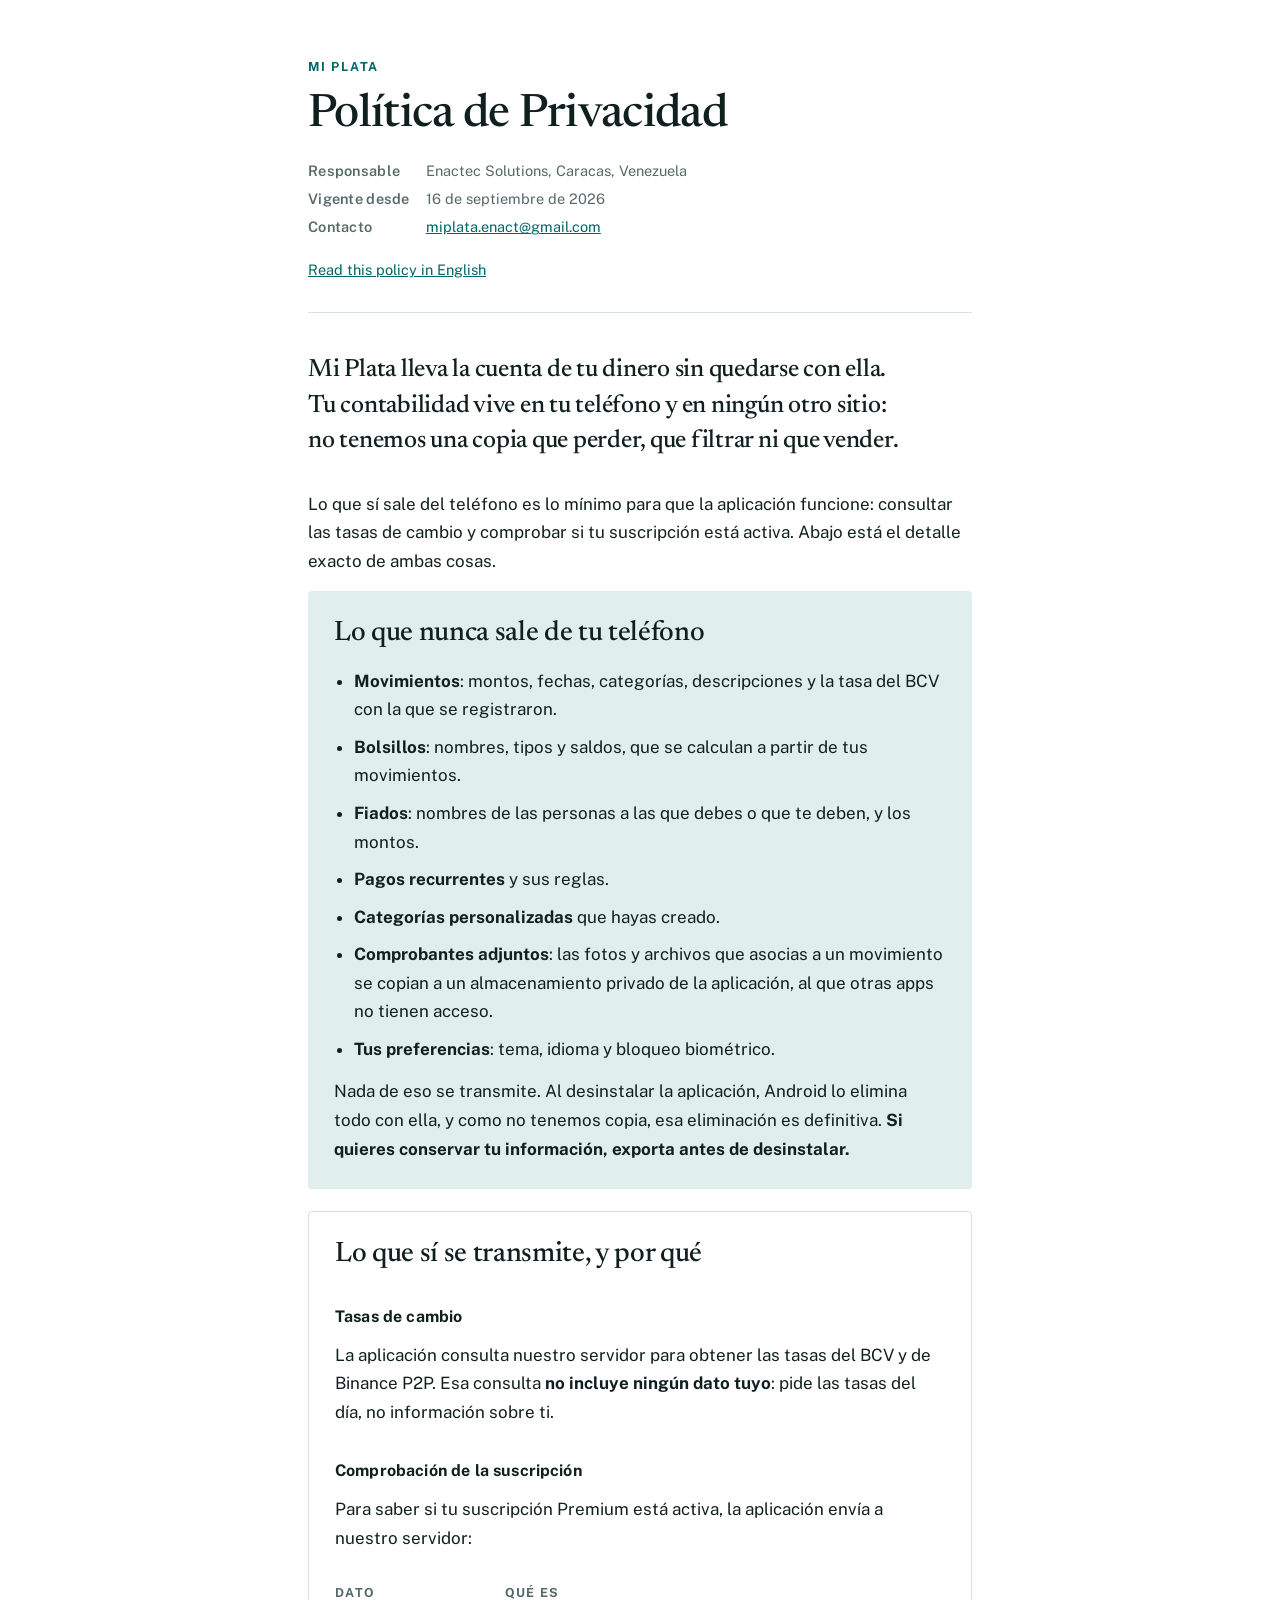
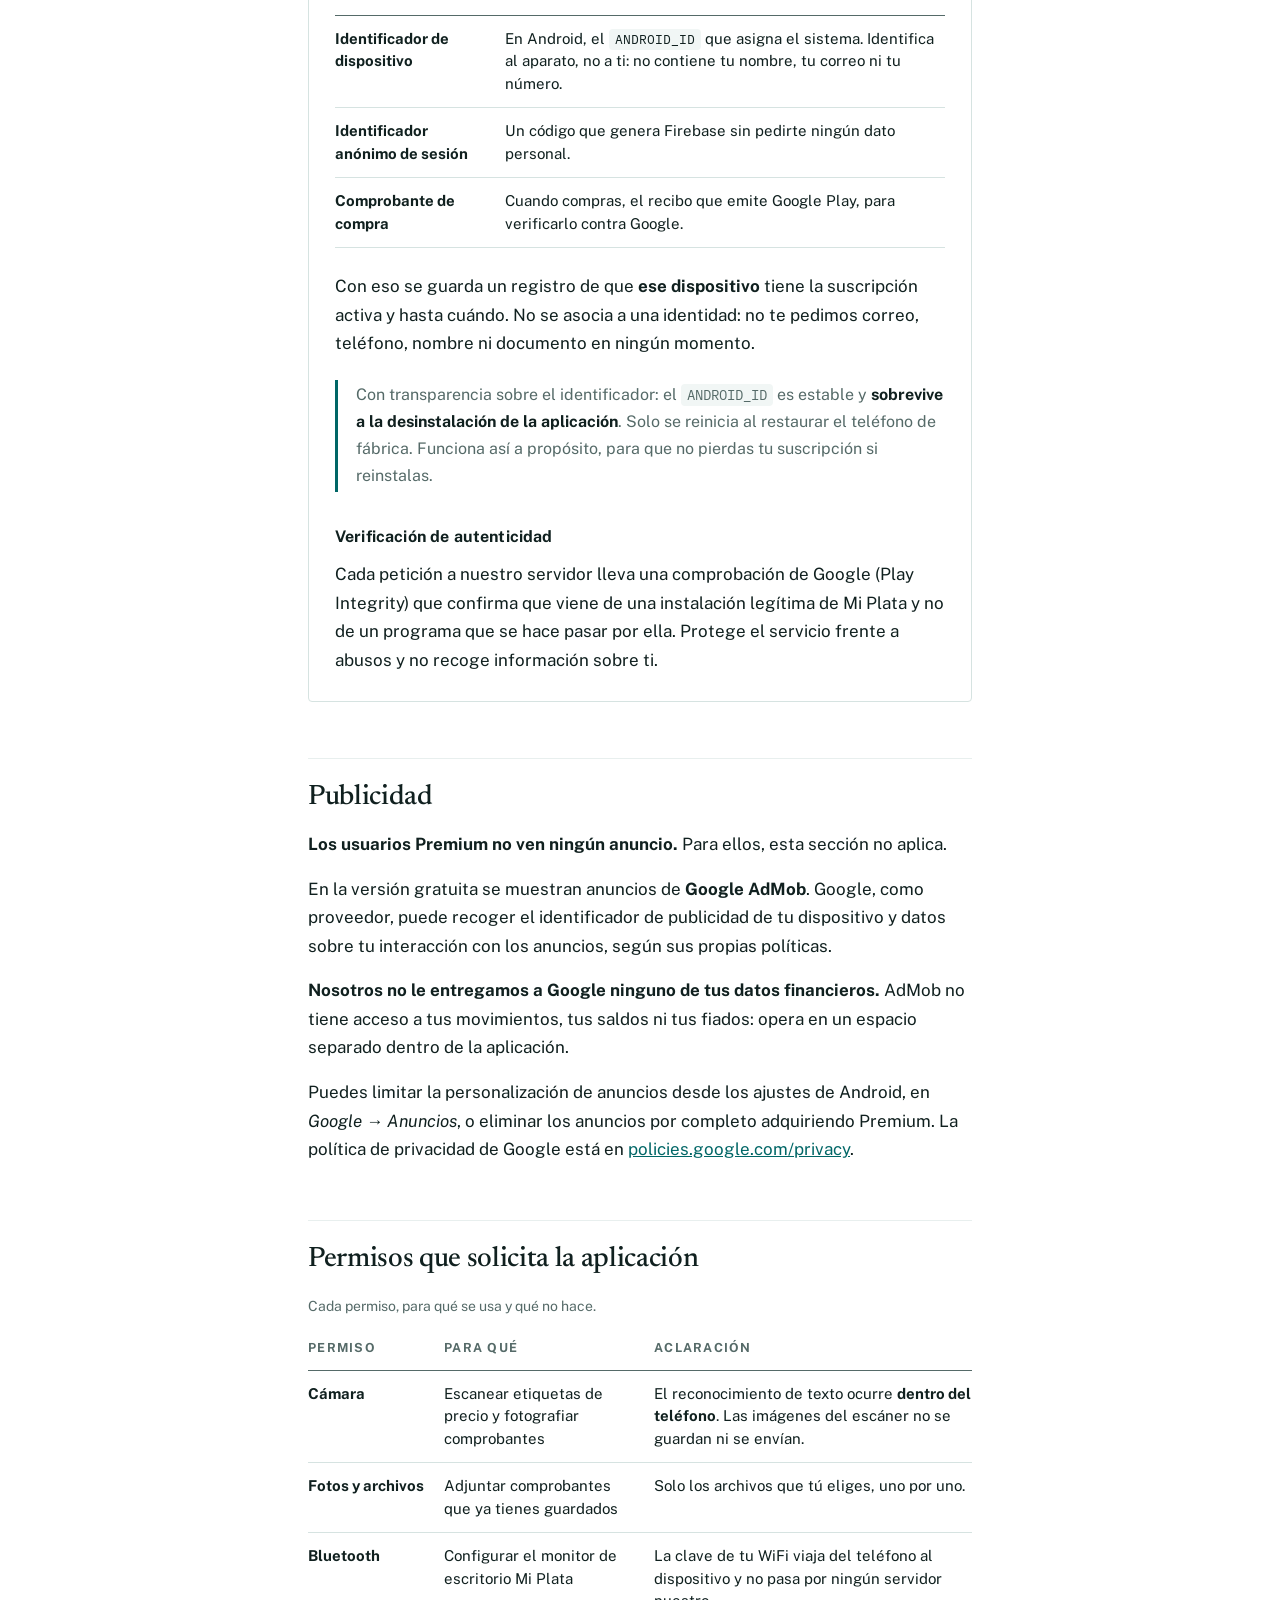
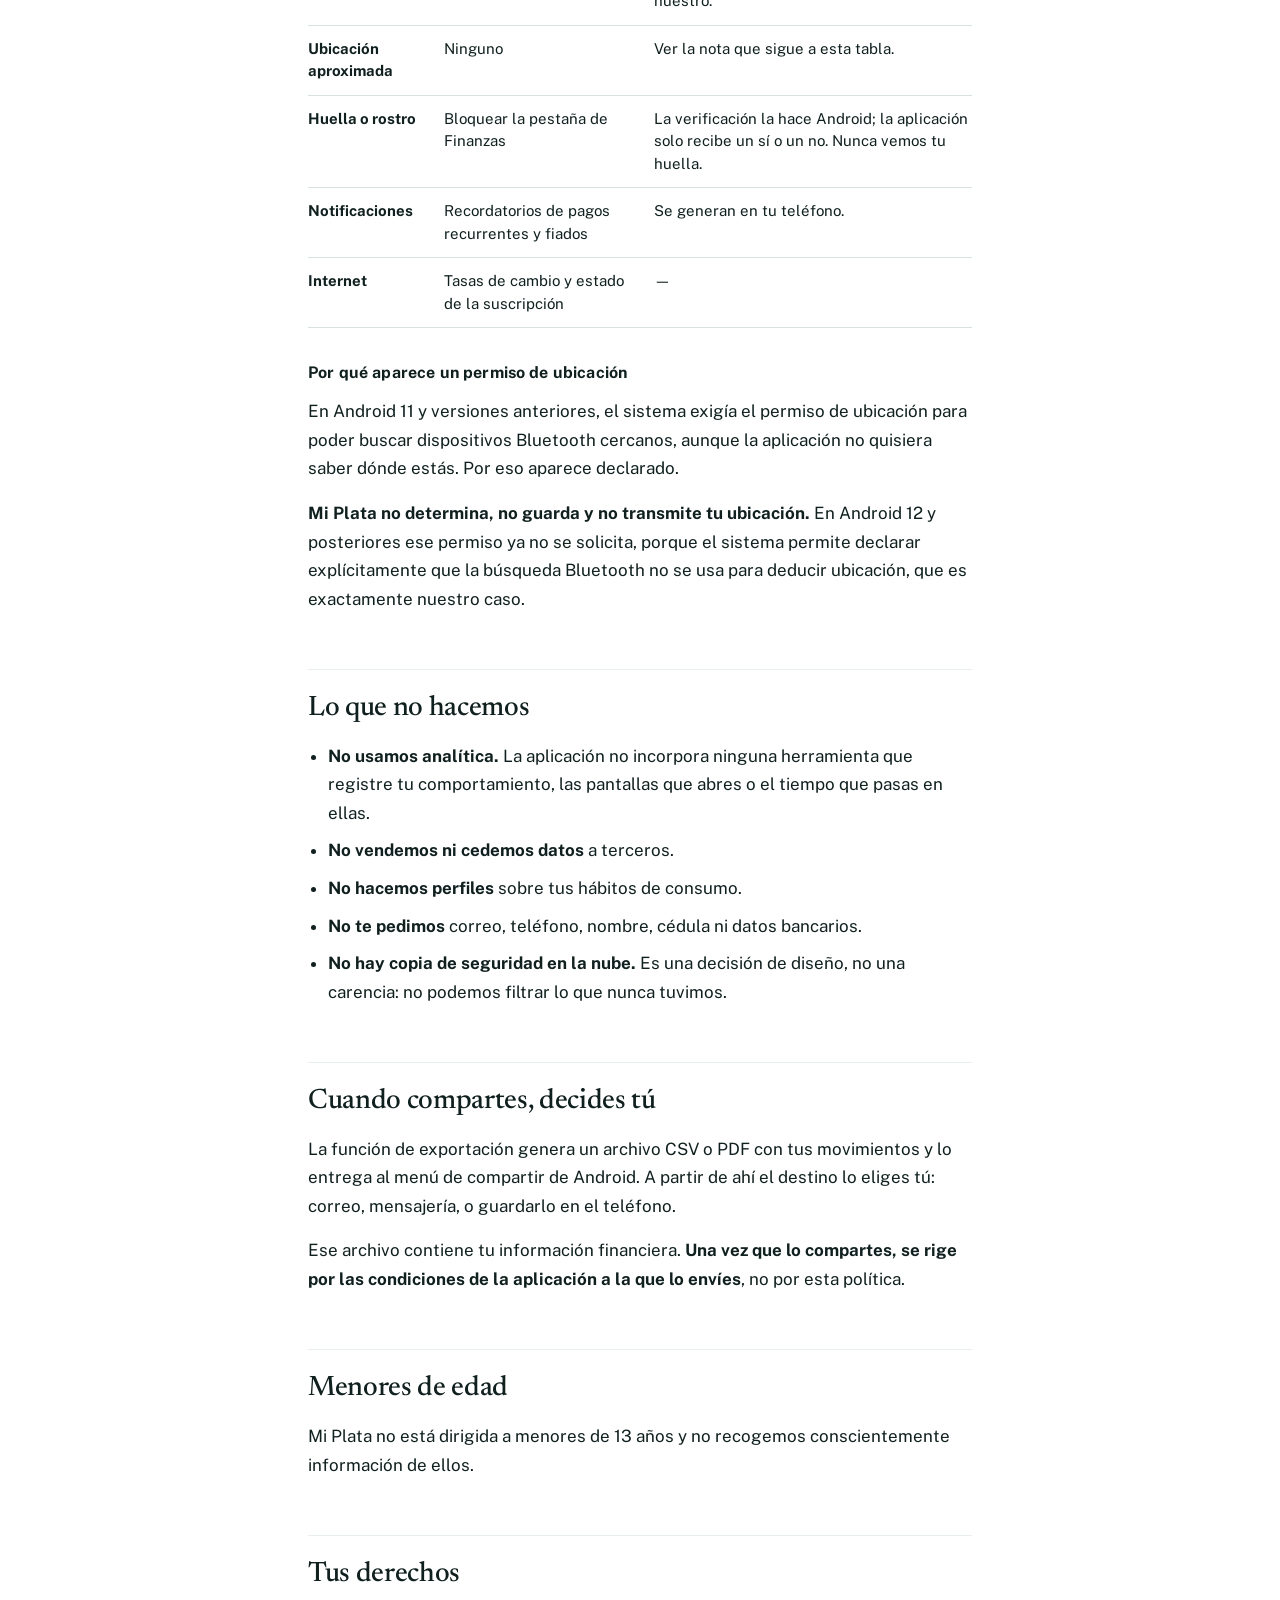
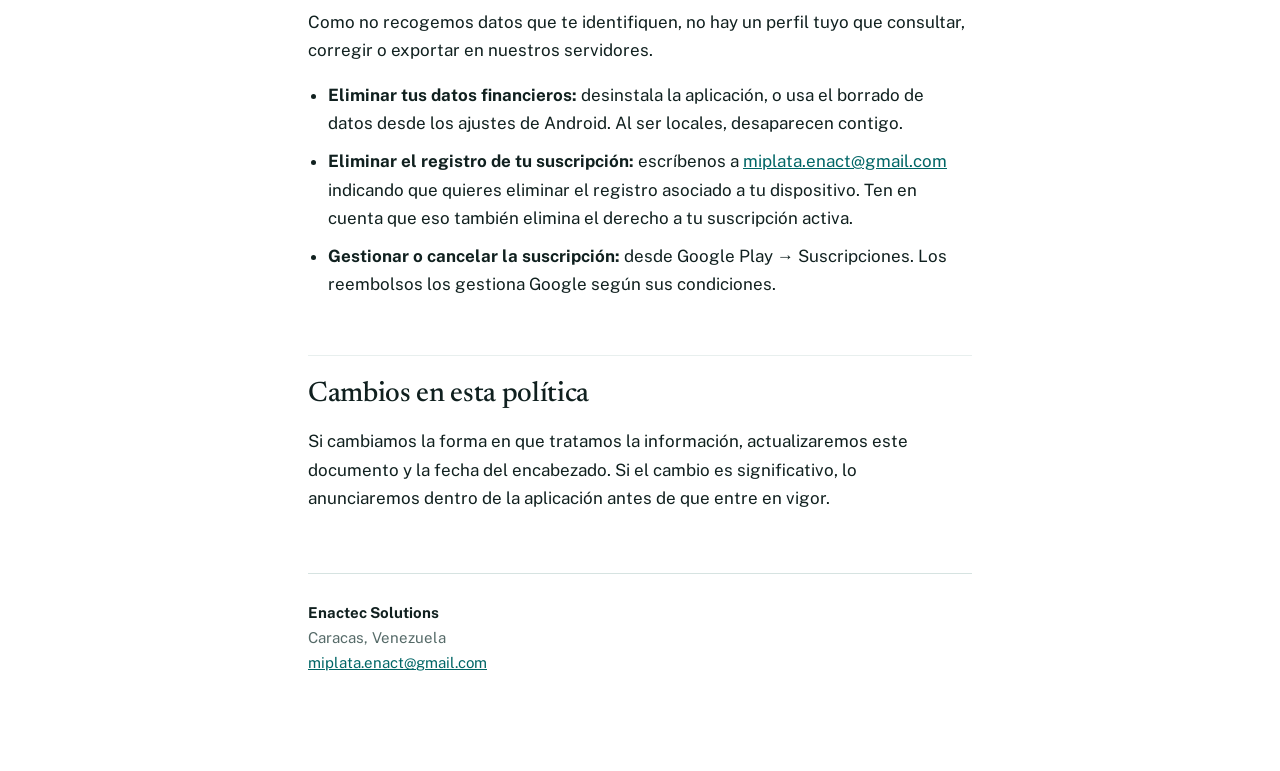
==== index.html @ 7cb0f6da "style: set the policy in the app's own visual identity The page is anchored on #006666, the colour t" ====
<!DOCTYPE html>
<html lang="es">
<head>
<meta charset="utf-8">
<meta name="viewport" content="width=device-width, initial-scale=1">
<title>Política de Privacidad — Mi Plata</title>
<meta name="description" content="Política de privacidad de Mi Plata. Tus datos financieros nunca salen de tu teléfono.">
<link rel="preconnect" href="https://fonts.googleapis.com">
<link rel="preconnect" href="https://fonts.gstatic.com" crossorigin>
<link rel="stylesheet" href="https://fonts.googleapis.com/css2?family=Newsreader:wght@400;500&family=Public+Sans:wght@400;600;700&family=IBM+Plex+Mono:wght@400&display=swap">
<link rel="stylesheet" href="shared.css">
</head>
<body>
<div class="wrap">

<header class="masthead">
  <p class="eyebrow">Mi Plata</p>
  <h1>Política de Privacidad</h1>
  <dl>
    <dt>Responsable</dt><dd>Enactec Solutions, Caracas, Venezuela</dd>
    <dt>Vigente desde</dt><dd>16 de septiembre de 2026</dd>
    <dt>Contacto</dt><dd><a href="mailto:miplata.enact@gmail.com">miplata.enact@gmail.com</a></dd>
  </dl>
  <p class="lang"><a href="en/">Read this policy in English</a></p>
</header>

<p class="thesis">Mi Plata lleva la cuenta de tu dinero sin quedarse con ella. Tu contabilidad vive en tu teléfono y en ningún otro sitio: no tenemos una copia que perder, que filtrar ni que vender.</p>

<p>Lo que sí sale del teléfono es lo mínimo para que la aplicación funcione: consultar las tasas de cambio y comprobar si tu suscripción está activa. Abajo está el detalle exacto de ambas cosas.</p>

<section class="stays">
  <h2>Lo que nunca sale de tu teléfono</h2>
  <ul>
    <li><strong>Movimientos</strong>: montos, fechas, categorías, descripciones y la tasa del BCV con la que se registraron.</li>
    <li><strong>Bolsillos</strong>: nombres, tipos y saldos, que se calculan a partir de tus movimientos.</li>
    <li><strong>Fiados</strong>: nombres de las personas a las que debes o que te deben, y los montos.</li>
    <li><strong>Pagos recurrentes</strong> y sus reglas.</li>
    <li><strong>Categorías personalizadas</strong> que hayas creado.</li>
    <li><strong>Comprobantes adjuntos</strong>: las fotos y archivos que asocias a un movimiento se copian a un almacenamiento privado de la aplicación, al que otras apps no tienen acceso.</li>
    <li><strong>Tus preferencias</strong>: tema, idioma y bloqueo biométrico.</li>
  </ul>
  <p>Nada de eso se transmite. Al desinstalar la aplicación, Android lo elimina todo con ella, y como no tenemos copia, esa eliminación es definitiva. <strong>Si quieres conservar tu información, exporta antes de desinstalar.</strong></p>
</section>

<section class="leaves">
  <h2>Lo que sí se transmite, y por qué</h2>

  <h3>Tasas de cambio</h3>
  <p>La aplicación consulta nuestro servidor para obtener las tasas del BCV y de Binance P2P. Esa consulta <strong>no incluye ningún dato tuyo</strong>: pide las tasas del día, no información sobre ti.</p>

  <h3>Comprobación de la suscripción</h3>
  <p>Para saber si tu suscripción Premium está activa, la aplicación envía a nuestro servidor:</p>
  <div class="table-scroll">
    <table>
      <thead><tr><th scope="col">Dato</th><th scope="col">Qué es</th></tr></thead>
      <tbody>
        <tr><td><strong>Identificador de dispositivo</strong></td><td>En Android, el <code>ANDROID_ID</code> que asigna el sistema. Identifica al aparato, no a ti: no contiene tu nombre, tu correo ni tu número.</td></tr>
        <tr><td><strong>Identificador anónimo de sesión</strong></td><td>Un código que genera Firebase sin pedirte ningún dato personal.</td></tr>
        <tr><td><strong>Comprobante de compra</strong></td><td>Cuando compras, el recibo que emite Google Play, para verificarlo contra Google.</td></tr>
      </tbody>
    </table>
  </div>
  <p>Con eso se guarda un registro de que <strong>ese dispositivo</strong> tiene la suscripción activa y hasta cuándo. No se asocia a una identidad: no te pedimos correo, teléfono, nombre ni documento en ningún momento.</p>
  <div class="aside">
    <p>Con transparencia sobre el identificador: el <code>ANDROID_ID</code> es estable y <strong>sobrevive a la desinstalación de la aplicación</strong>. Solo se reinicia al restaurar el teléfono de fábrica. Funciona así a propósito, para que no pierdas tu suscripción si reinstalas.</p>
  </div>

  <h3>Verificación de autenticidad</h3>
  <p>Cada petición a nuestro servidor lleva una comprobación de Google (Play Integrity) que confirma que viene de una instalación legítima de Mi Plata y no de un programa que se hace pasar por ella. Protege el servicio frente a abusos y no recoge información sobre ti.</p>
</section>

<h2>Publicidad</h2>
<p><strong>Los usuarios Premium no ven ningún anuncio.</strong> Para ellos, esta sección no aplica.</p>
<p>En la versión gratuita se muestran anuncios de <strong>Google AdMob</strong>. Google, como proveedor, puede recoger el identificador de publicidad de tu dispositivo y datos sobre tu interacción con los anuncios, según sus propias políticas.</p>
<p><strong>Nosotros no le entregamos a Google ninguno de tus datos financieros.</strong> AdMob no tiene acceso a tus movimientos, tus saldos ni tus fiados: opera en un espacio separado dentro de la aplicación.</p>
<p>Puedes limitar la personalización de anuncios desde los ajustes de Android, en <em>Google → Anuncios</em>, o eliminar los anuncios por completo adquiriendo Premium. La política de privacidad de Google está en <a href="https://policies.google.com/privacy" rel="noopener">policies.google.com/privacy</a>.</p>

<h2>Permisos que solicita la aplicación</h2>
<div class="table-scroll">
  <table>
    <caption>Cada permiso, para qué se usa y qué no hace.</caption>
    <thead><tr><th scope="col">Permiso</th><th scope="col">Para qué</th><th scope="col">Aclaración</th></tr></thead>
    <tbody>
      <tr><td><strong>Cámara</strong></td><td>Escanear etiquetas de precio y fotografiar comprobantes</td><td>El reconocimiento de texto ocurre <strong>dentro del teléfono</strong>. Las imágenes del escáner no se guardan ni se envían.</td></tr>
      <tr><td><strong>Fotos y archivos</strong></td><td>Adjuntar comprobantes que ya tienes guardados</td><td>Solo los archivos que tú eliges, uno por uno.</td></tr>
      <tr><td><strong>Bluetooth</strong></td><td>Configurar el monitor de escritorio Mi Plata</td><td>La clave de tu WiFi viaja del teléfono al dispositivo y no pasa por ningún servidor nuestro.</td></tr>
      <tr><td><strong>Ubicación aproximada</strong></td><td>Ninguno</td><td>Ver la nota que sigue a esta tabla.</td></tr>
      <tr><td><strong>Huella o rostro</strong></td><td>Bloquear la pestaña de Finanzas</td><td>La verificación la hace Android; la aplicación solo recibe un sí o un no. Nunca vemos tu huella.</td></tr>
      <tr><td><strong>Notificaciones</strong></td><td>Recordatorios de pagos recurrentes y fiados</td><td>Se generan en tu teléfono.</td></tr>
      <tr><td><strong>Internet</strong></td><td>Tasas de cambio y estado de la suscripción</td><td>—</td></tr>
    </tbody>
  </table>
</div>

<h3>Por qué aparece un permiso de ubicación</h3>
<p>En Android 11 y versiones anteriores, el sistema exigía el permiso de ubicación para poder buscar dispositivos Bluetooth cercanos, aunque la aplicación no quisiera saber dónde estás. Por eso aparece declarado.</p>
<p><strong>Mi Plata no determina, no guarda y no transmite tu ubicación.</strong> En Android 12 y posteriores ese permiso ya no se solicita, porque el sistema permite declarar explícitamente que la búsqueda Bluetooth no se usa para deducir ubicación, que es exactamente nuestro caso.</p>

<h2>Lo que no hacemos</h2>
<ul>
  <li><strong>No usamos analítica.</strong> La aplicación no incorpora ninguna herramienta que registre tu comportamiento, las pantallas que abres o el tiempo que pasas en ellas.</li>
  <li><strong>No vendemos ni cedemos datos</strong> a terceros.</li>
  <li><strong>No hacemos perfiles</strong> sobre tus hábitos de consumo.</li>
  <li><strong>No te pedimos</strong> correo, teléfono, nombre, cédula ni datos bancarios.</li>
  <li><strong>No hay copia de seguridad en la nube.</strong> Es una decisión de diseño, no una carencia: no podemos filtrar lo que nunca tuvimos.</li>
</ul>

<h2>Cuando compartes, decides tú</h2>
<p>La función de exportación genera un archivo CSV o PDF con tus movimientos y lo entrega al menú de compartir de Android. A partir de ahí el destino lo eliges tú: correo, mensajería, o guardarlo en el teléfono.</p>
<p>Ese archivo contiene tu información financiera. <strong>Una vez que lo compartes, se rige por las condiciones de la aplicación a la que lo envíes</strong>, no por esta política.</p>

<h2>Menores de edad</h2>
<p>Mi Plata no está dirigida a menores de 13 años y no recogemos conscientemente información de ellos.</p>

<h2>Tus derechos</h2>
<p>Como no recogemos datos que te identifiquen, no hay un perfil tuyo que consultar, corregir o exportar en nuestros servidores.</p>
<ul>
  <li><strong>Eliminar tus datos financieros:</strong> desinstala la aplicación, o usa el borrado de datos desde los ajustes de Android. Al ser locales, desaparecen contigo.</li>
  <li><strong>Eliminar el registro de tu suscripción:</strong> escríbenos a <a href="mailto:miplata.enact@gmail.com">miplata.enact@gmail.com</a> indicando que quieres eliminar el registro asociado a tu dispositivo. Ten en cuenta que eso también elimina el derecho a tu suscripción activa.</li>
  <li><strong>Gestionar o cancelar la suscripción:</strong> desde Google Play → Suscripciones. Los reembolsos los gestiona Google según sus condiciones.</li>
</ul>

<h2>Cambios en esta política</h2>
<p>Si cambiamos la forma en que tratamos la información, actualizaremos este documento y la fecha del encabezado. Si el cambio es significativo, lo anunciaremos dentro de la aplicación antes de que entre en vigor.</p>

<footer>
  <p><strong>Enactec Solutions</strong><br>
  Caracas, Venezuela<br>
  <a href="mailto:miplata.enact@gmail.com">miplata.enact@gmail.com</a></p>
</footer>

</div>
</body>
</html>
---- shared.css ----
:root {
  color-scheme: light dark;
  --ground: #ffffff;
  --surface: #f1f6f5;
  --ink: #10201f;
  --ink-soft: #556a68;
  --accent: #006666;
  --accent-soft: #e0efed;
  --border: #d6e3e1;
  --rule: #e8efee;
}

@media (prefers-color-scheme: dark) {
  :root:not([data-theme="light"]) {
    --ground: #0e1615;
    --surface: #17211f;
    --ink: #e8f0ef;
    --ink-soft: #9db1af;
    --accent: #5cbfb5;
    --accent-soft: #142b28;
    --border: #273634;
    --rule: #1d2a28;
  }
}

:root[data-theme="dark"] {
  --ground: #0e1615;
  --surface: #17211f;
  --ink: #e8f0ef;
  --ink-soft: #9db1af;
  --accent: #5cbfb5;
  --accent-soft: #142b28;
  --border: #273634;
  --rule: #1d2a28;
}

* { box-sizing: border-box; }

body {
  margin: 0;
  background: var(--ground);
  color: var(--ink);
  font-family: "Public Sans", -apple-system, BlinkMacSystemFont, "Segoe UI", Roboto, Helvetica, Arial, sans-serif;
  font-size: 17px;
  line-height: 1.68;
  -webkit-text-size-adjust: 100%;
}

.wrap {
  max-width: 44rem;
  margin: 0 auto;
  padding-inline: 20px;
  padding-block: 0 80px;
}

/* ── Encabezado ─────────────────────────────────────────────────────────── */

.masthead {
  padding-block: 56px 30px;
  border-bottom: 1px solid var(--border);
  margin-bottom: 40px;
}

.eyebrow {
  margin: 0 0 14px;
  color: var(--accent);
  font-size: 12.5px;
  font-weight: 700;
  letter-spacing: .14em;
  text-transform: uppercase;
}

h1 {
  margin: 0 0 18px;
  font-family: Newsreader, Georgia, "Times New Roman", serif;
  font-size: clamp(32px, 7vw, 46px);
  font-weight: 500;
  line-height: 1.08;
  letter-spacing: -.015em;
  text-wrap: balance;
}

.masthead dl {
  display: grid;
  grid-template-columns: auto 1fr;
  gap: 4px 16px;
  margin: 0;
  font-size: 14.5px;
  color: var(--ink-soft);
}

.masthead dt {
  font-weight: 600;
  letter-spacing: .02em;
}

.masthead dd { margin: 0; }

.masthead a { color: var(--accent); }

.lang { margin: 18px 0 0; font-size: 14.5px; }

/* ── Tesis ──────────────────────────────────────────────────────────────── */

.thesis {
  margin: 0 0 30px;
  font-family: Newsreader, Georgia, serif;
  font-size: clamp(21px, 3.6vw, 25px);
  font-weight: 500;
  line-height: 1.42;
  letter-spacing: -.01em;
  text-wrap: balance;
}

/* ── Tipografía de sección ──────────────────────────────────────────────── */

h2 {
  margin: 56px 0 16px;
  padding-top: 22px;
  border-top: 1px solid var(--rule);
  font-family: Newsreader, Georgia, serif;
  font-size: clamp(23px, 4vw, 28px);
  font-weight: 500;
  line-height: 1.2;
  letter-spacing: -.012em;
  text-wrap: balance;
}

h3 {
  margin: 32px 0 10px;
  font-size: 16px;
  font-weight: 700;
  letter-spacing: .01em;
}

p { margin: 0 0 16px; }

ul { margin: 0 0 16px; padding-left: 20px; }

li { margin: 9px 0; }

a { color: var(--accent); }

a:focus-visible,
th a:focus-visible {
  outline: 2px solid var(--accent);
  outline-offset: 3px;
  border-radius: 2px;
}

code {
  font-family: "IBM Plex Mono", ui-monospace, "SFMono-Regular", Consolas, monospace;
  font-size: .87em;
  background: var(--surface);
  padding: 2px 6px;
  border-radius: 4px;
}

/* ── El binario que gobierna el documento ───────────────────────────────── */
/*
   Lo que nunca sale del telefono y lo que si sale reciben tratamientos
   distintos a proposito: la distincion se lee antes de leerse.
*/

.stays {
  background: var(--accent-soft);
  border-radius: 4px;
  padding: 26px 26px 10px;
  margin-bottom: 22px;
}

.stays h2 {
  margin-top: 0;
  padding-top: 0;
  border-top: 0;
}

.leaves {
  border: 1px solid var(--border);
  border-radius: 4px;
  padding: 26px 26px 10px;
  margin-bottom: 22px;
}

.leaves h2 {
  margin-top: 0;
  padding-top: 0;
  border-top: 0;
}

.stays ul,
.leaves ul { margin-bottom: 14px; }

/* ── Aparte ─────────────────────────────────────────────────────────────── */

.aside {
  border-left: 3px solid var(--accent);
  padding: 2px 0 2px 18px;
  margin: 22px 0;
  color: var(--ink-soft);
  font-size: 16px;
}

.aside p:last-child { margin-bottom: 0; }

.aside strong { color: var(--ink); }

/* ── Tablas ─────────────────────────────────────────────────────────────── */

.table-scroll {
  overflow-x: auto;
  margin: 20px 0 24px;
}

table {
  border-collapse: collapse;
  width: 100%;
  min-width: 34rem;
  font-size: 15px;
  line-height: 1.5;
}

caption {
  text-align: left;
  color: var(--ink-soft);
  font-size: 14px;
  padding-bottom: 10px;
}

th, td {
  border-bottom: 1px solid var(--border);
  padding: 12px 14px 12px 0;
  text-align: left;
  vertical-align: top;
}

th {
  font-size: 12.5px;
  font-weight: 700;
  letter-spacing: .1em;
  text-transform: uppercase;
  color: var(--ink-soft);
  border-bottom-color: var(--ink-soft);
}

td:last-child, th:last-child { padding-right: 0; }

/* ── Pie ────────────────────────────────────────────────────────────────── */

footer {
  margin-top: 60px;
  padding-top: 26px;
  border-top: 1px solid var(--border);
  color: var(--ink-soft);
  font-size: 15px;
}

footer strong { color: var(--ink); }

@media (max-width: 460px) {
  .stays, .leaves { padding: 20px 18px 8px; }
}
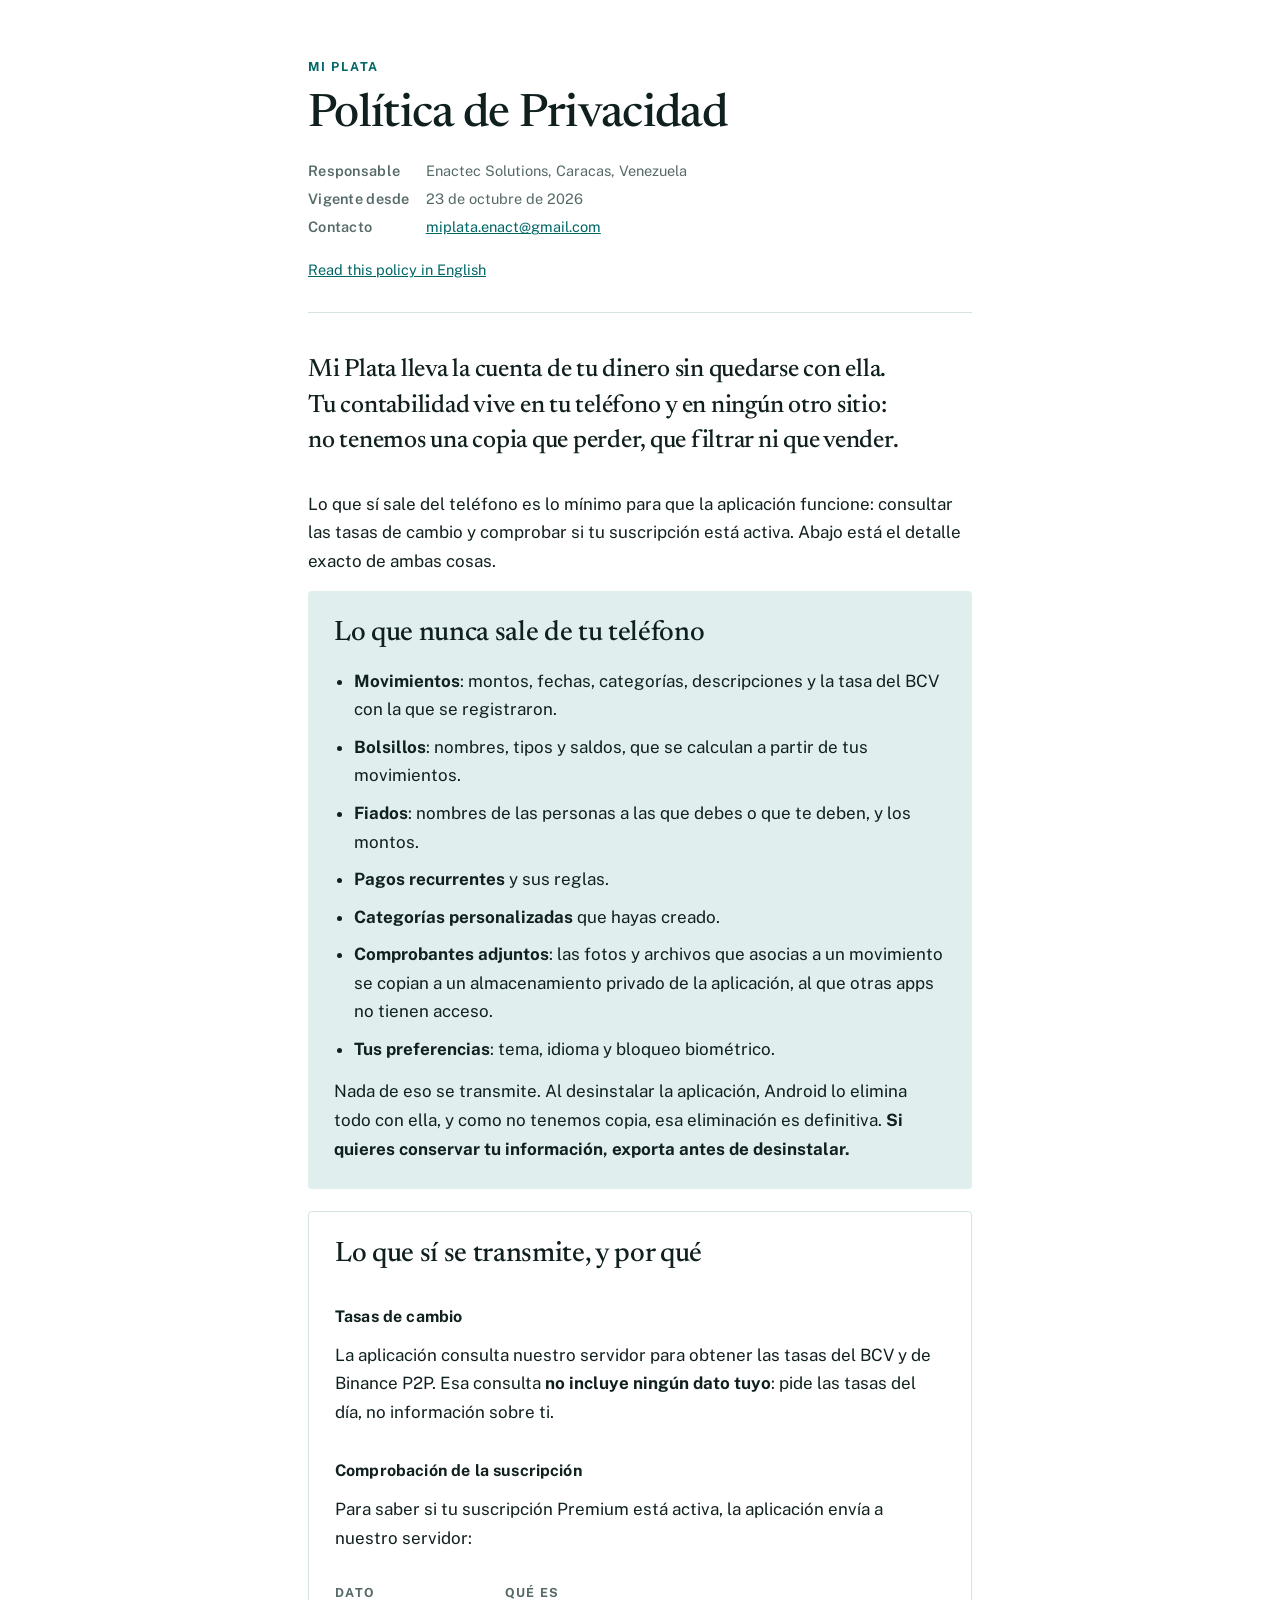
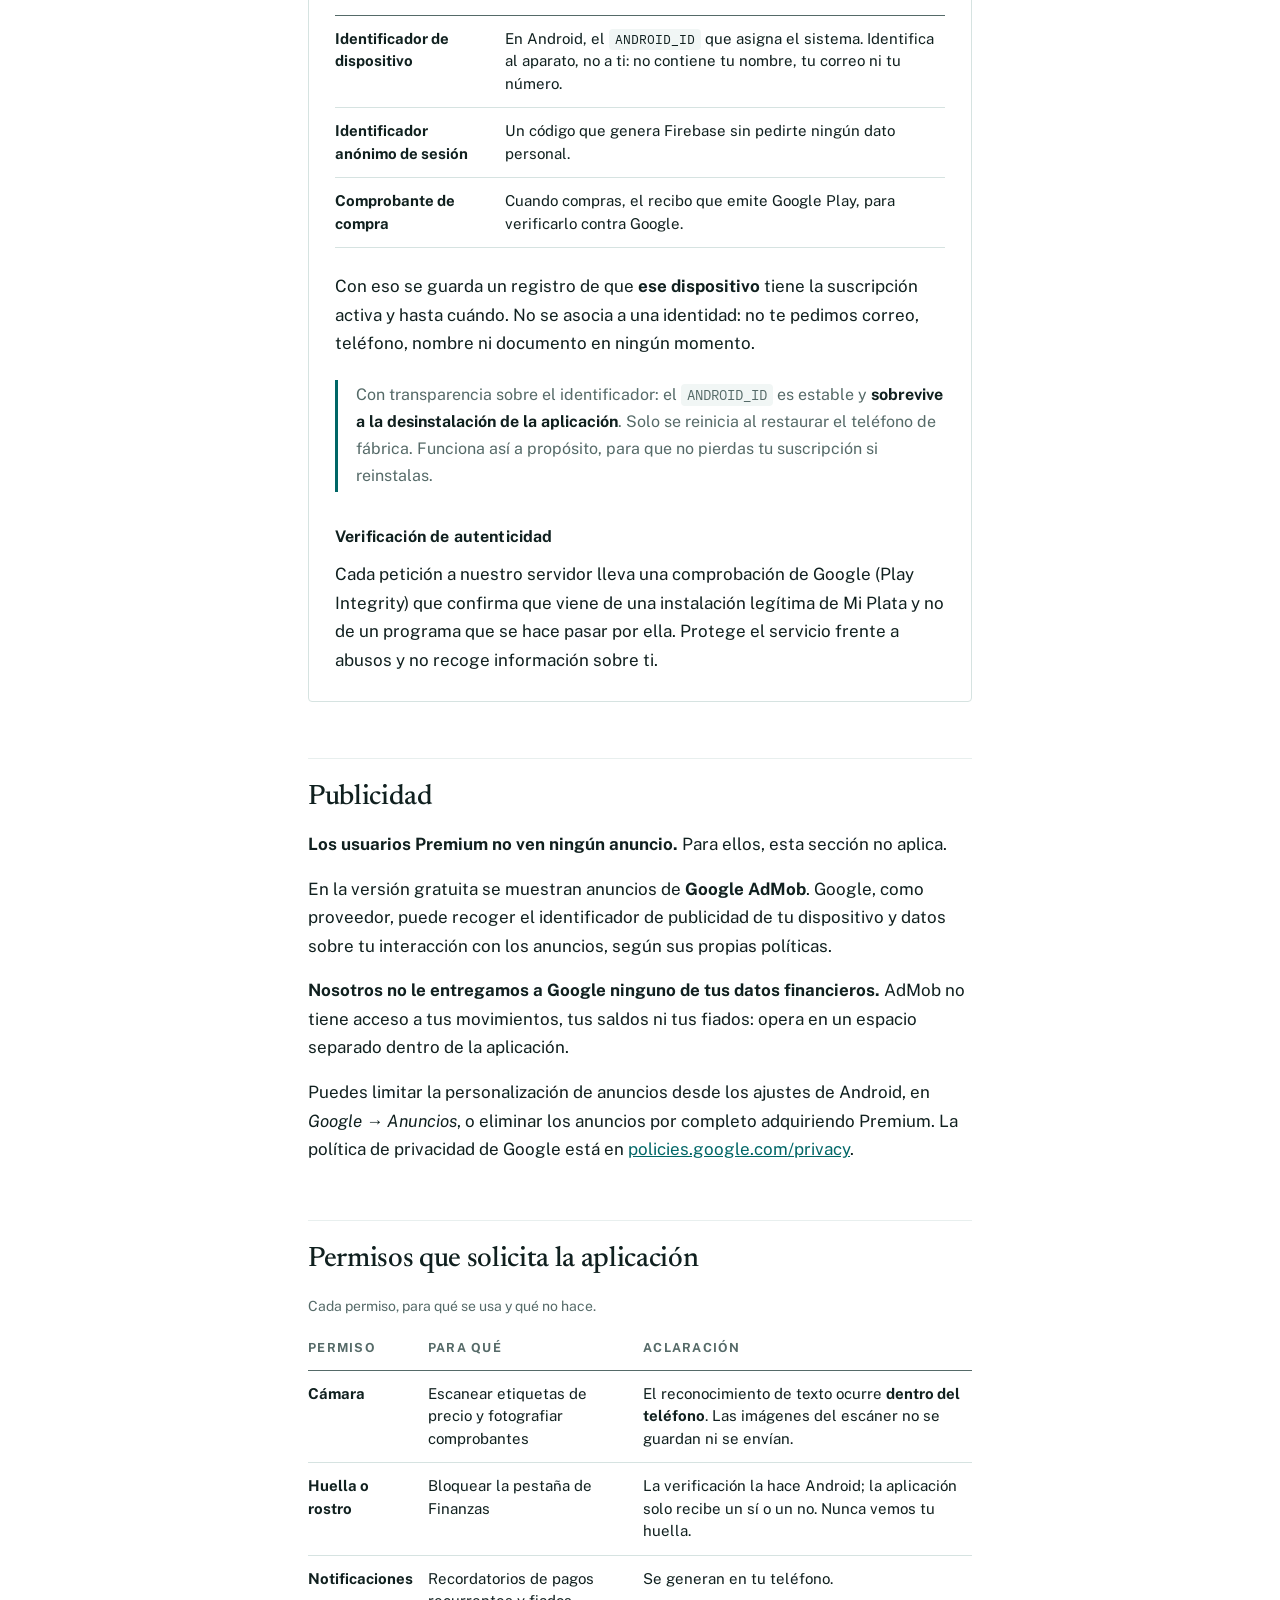
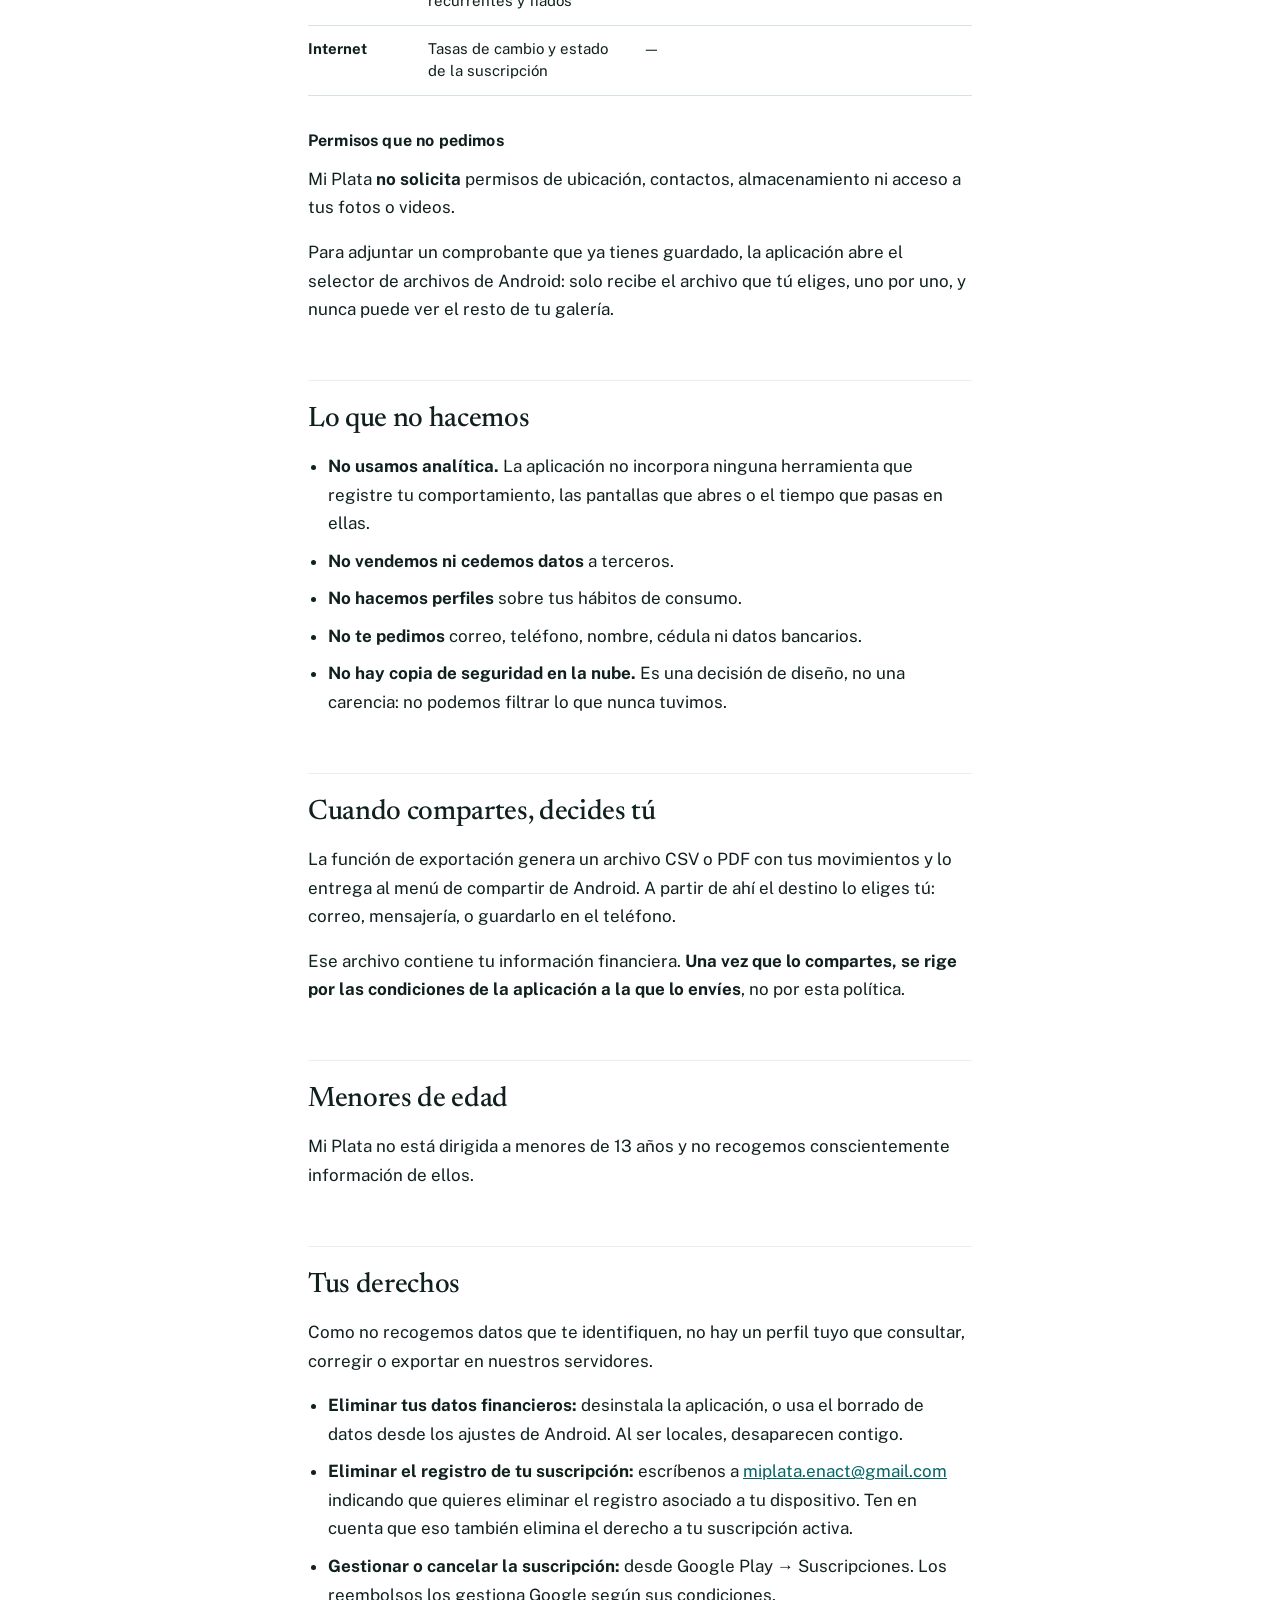
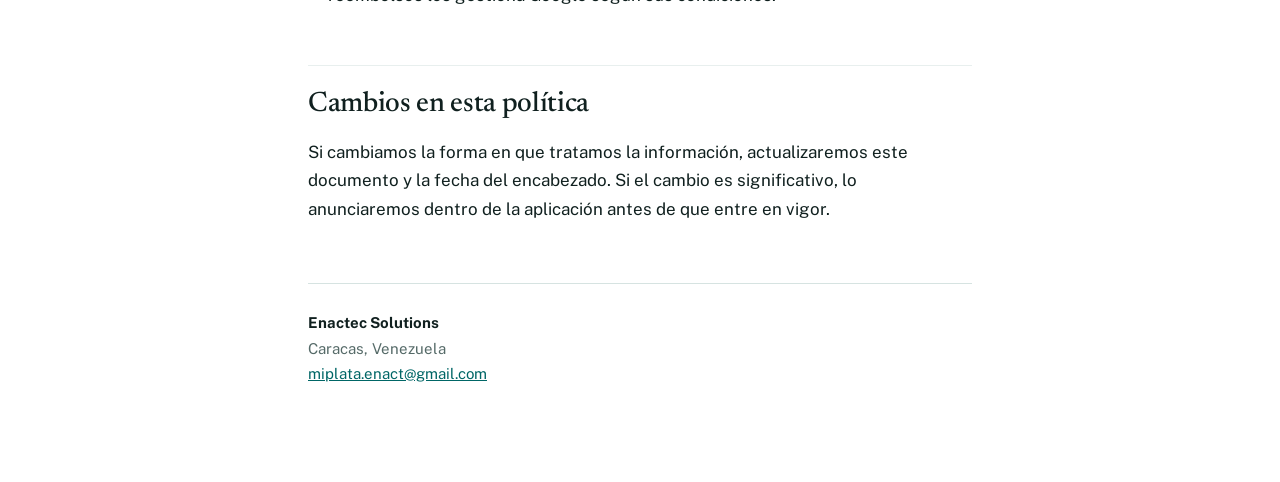
==== commit 9ebee314: "docs: drop the Bluetooth and location permissions from the policy The app no longer configures the d" ====
--- a/index.html
+++ b/index.html
@@ -18,7 +18,7 @@
   <h1>Política de Privacidad</h1>
   <dl>
     <dt>Responsable</dt><dd>Enactec Solutions, Caracas, Venezuela</dd>
-    <dt>Vigente desde</dt><dd>16 de septiembre de 2026</dd>
+    <dt>Vigente desde</dt><dd>23 de octubre de 2026</dd>
     <dt>Contacto</dt><dd><a href="mailto:miplata.enact@gmail.com">miplata.enact@gmail.com</a></dd>
   </dl>
   <p class="lang"><a href="en/">Read this policy in English</a></p>
@@ -82,9 +82,6 @@
     <thead><tr><th scope="col">Permiso</th><th scope="col">Para qué</th><th scope="col">Aclaración</th></tr></thead>
     <tbody>
       <tr><td><strong>Cámara</strong></td><td>Escanear etiquetas de precio y fotografiar comprobantes</td><td>El reconocimiento de texto ocurre <strong>dentro del teléfono</strong>. Las imágenes del escáner no se guardan ni se envían.</td></tr>
-      <tr><td><strong>Fotos y archivos</strong></td><td>Adjuntar comprobantes que ya tienes guardados</td><td>Solo los archivos que tú eliges, uno por uno.</td></tr>
-      <tr><td><strong>Bluetooth</strong></td><td>Configurar el monitor de escritorio Mi Plata</td><td>La clave de tu WiFi viaja del teléfono al dispositivo y no pasa por ningún servidor nuestro.</td></tr>
-      <tr><td><strong>Ubicación aproximada</strong></td><td>Ninguno</td><td>Ver la nota que sigue a esta tabla.</td></tr>
       <tr><td><strong>Huella o rostro</strong></td><td>Bloquear la pestaña de Finanzas</td><td>La verificación la hace Android; la aplicación solo recibe un sí o un no. Nunca vemos tu huella.</td></tr>
       <tr><td><strong>Notificaciones</strong></td><td>Recordatorios de pagos recurrentes y fiados</td><td>Se generan en tu teléfono.</td></tr>
       <tr><td><strong>Internet</strong></td><td>Tasas de cambio y estado de la suscripción</td><td>—</td></tr>
@@ -92,9 +89,9 @@
   </table>
 </div>
 
-<h3>Por qué aparece un permiso de ubicación</h3>
-<p>En Android 11 y versiones anteriores, el sistema exigía el permiso de ubicación para poder buscar dispositivos Bluetooth cercanos, aunque la aplicación no quisiera saber dónde estás. Por eso aparece declarado.</p>
-<p><strong>Mi Plata no determina, no guarda y no transmite tu ubicación.</strong> En Android 12 y posteriores ese permiso ya no se solicita, porque el sistema permite declarar explícitamente que la búsqueda Bluetooth no se usa para deducir ubicación, que es exactamente nuestro caso.</p>
+<h3>Permisos que no pedimos</h3>
+<p>Mi Plata <strong>no solicita</strong> permisos de ubicación, contactos, almacenamiento ni acceso a tus fotos o videos.</p>
+<p>Para adjuntar un comprobante que ya tienes guardado, la aplicación abre el selector de archivos de Android: solo recibe el archivo que tú eliges, uno por uno, y nunca puede ver el resto de tu galería.</p>
 
 <h2>Lo que no hacemos</h2>
 <ul>
@@ -112,7 +109,7 @@
 <h2>Menores de edad</h2>
 <p>Mi Plata no está dirigida a menores de 13 años y no recogemos conscientemente información de ellos.</p>
 
-<h2>Tus derechos</h2>
+<h2 id="eliminar-datos">Tus derechos</h2>
 <p>Como no recogemos datos que te identifiquen, no hay un perfil tuyo que consultar, corregir o exportar en nuestros servidores.</p>
 <ul>
   <li><strong>Eliminar tus datos financieros:</strong> desinstala la aplicación, o usa el borrado de datos desde los ajustes de Android. Al ser locales, desaparecen contigo.</li>
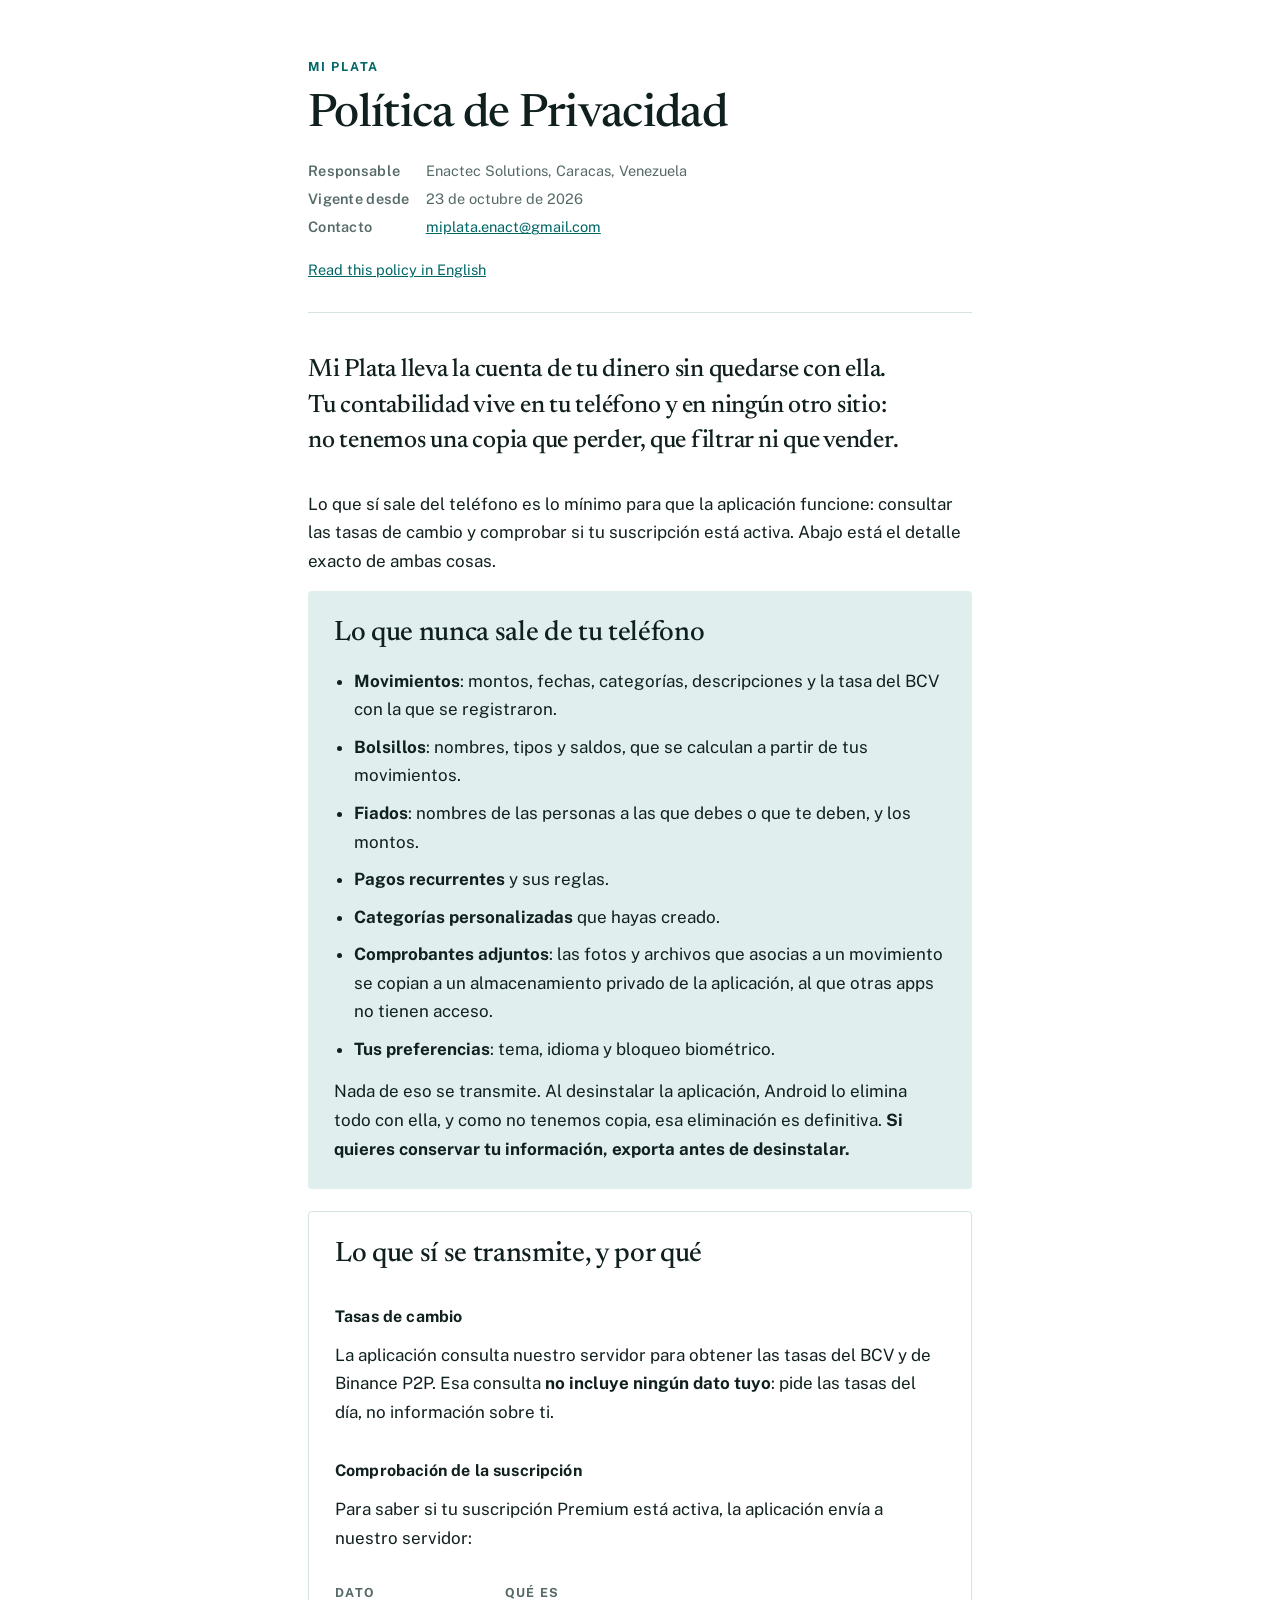
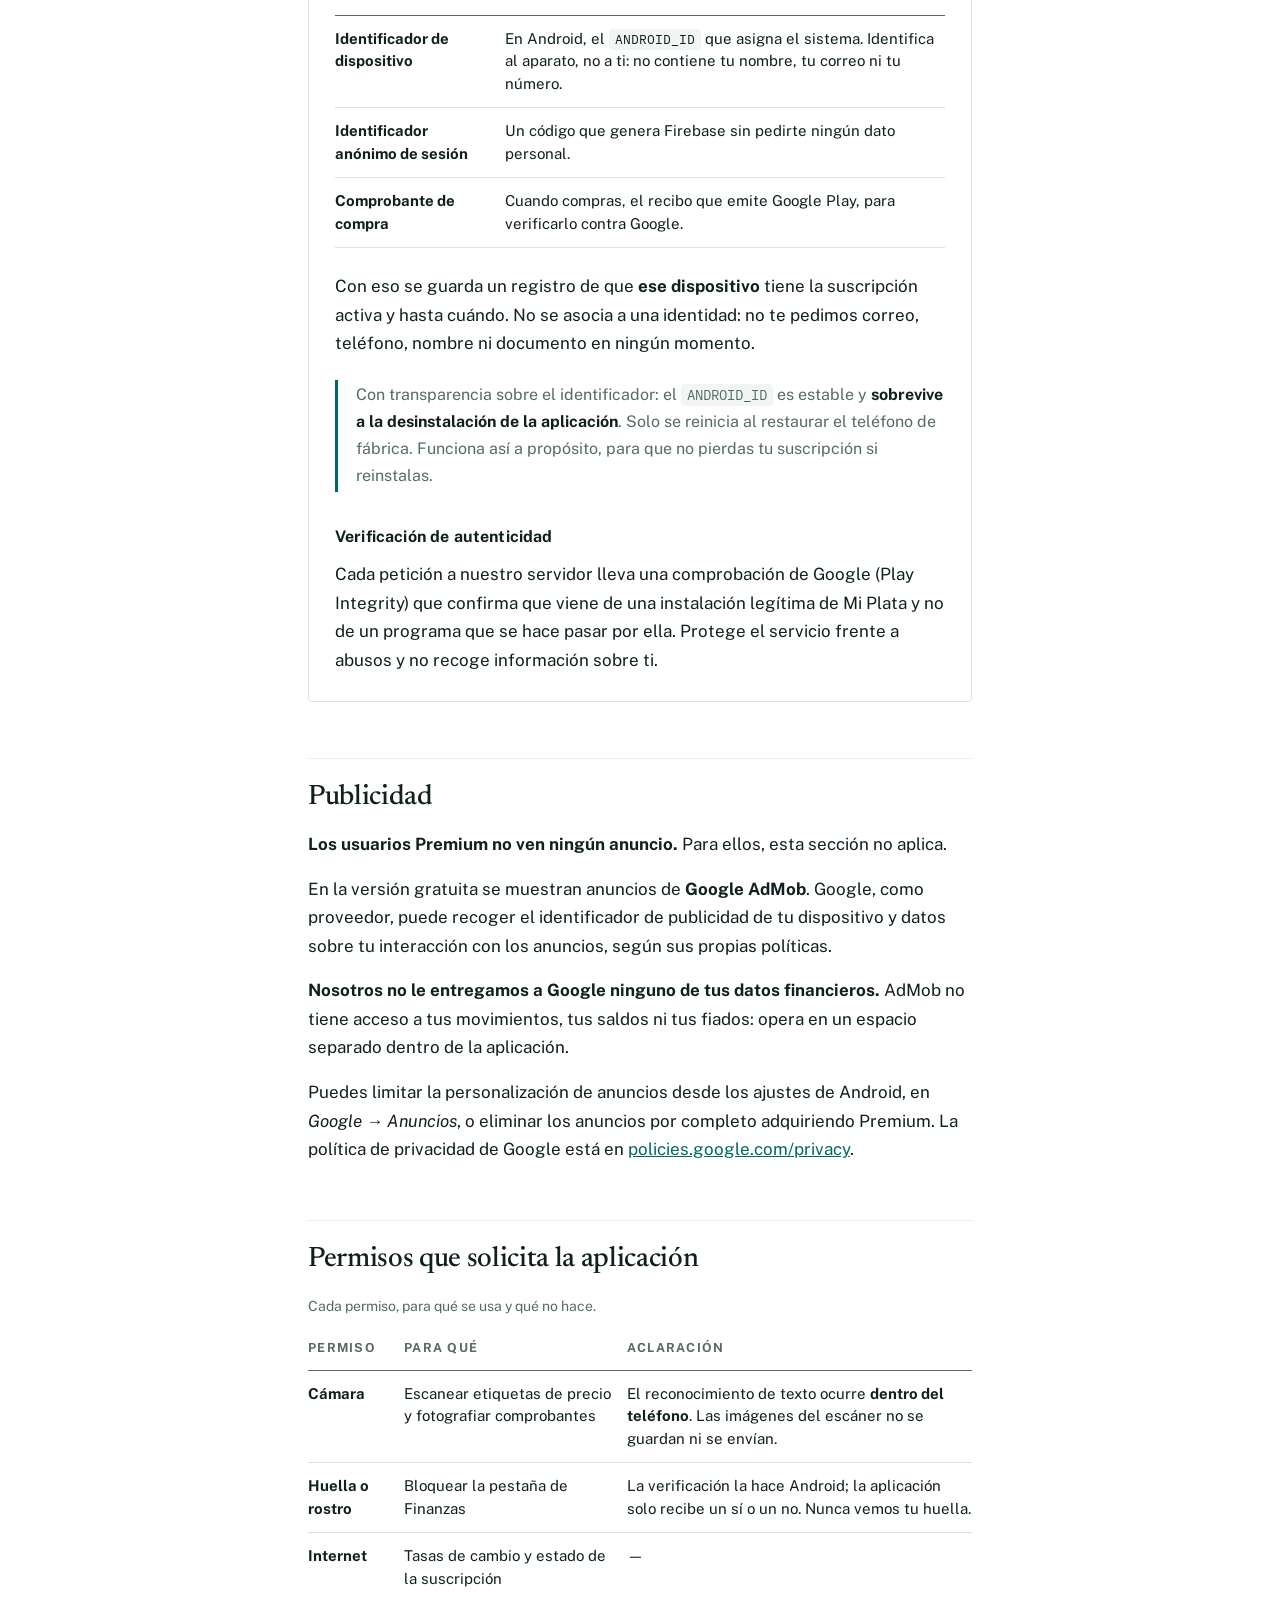
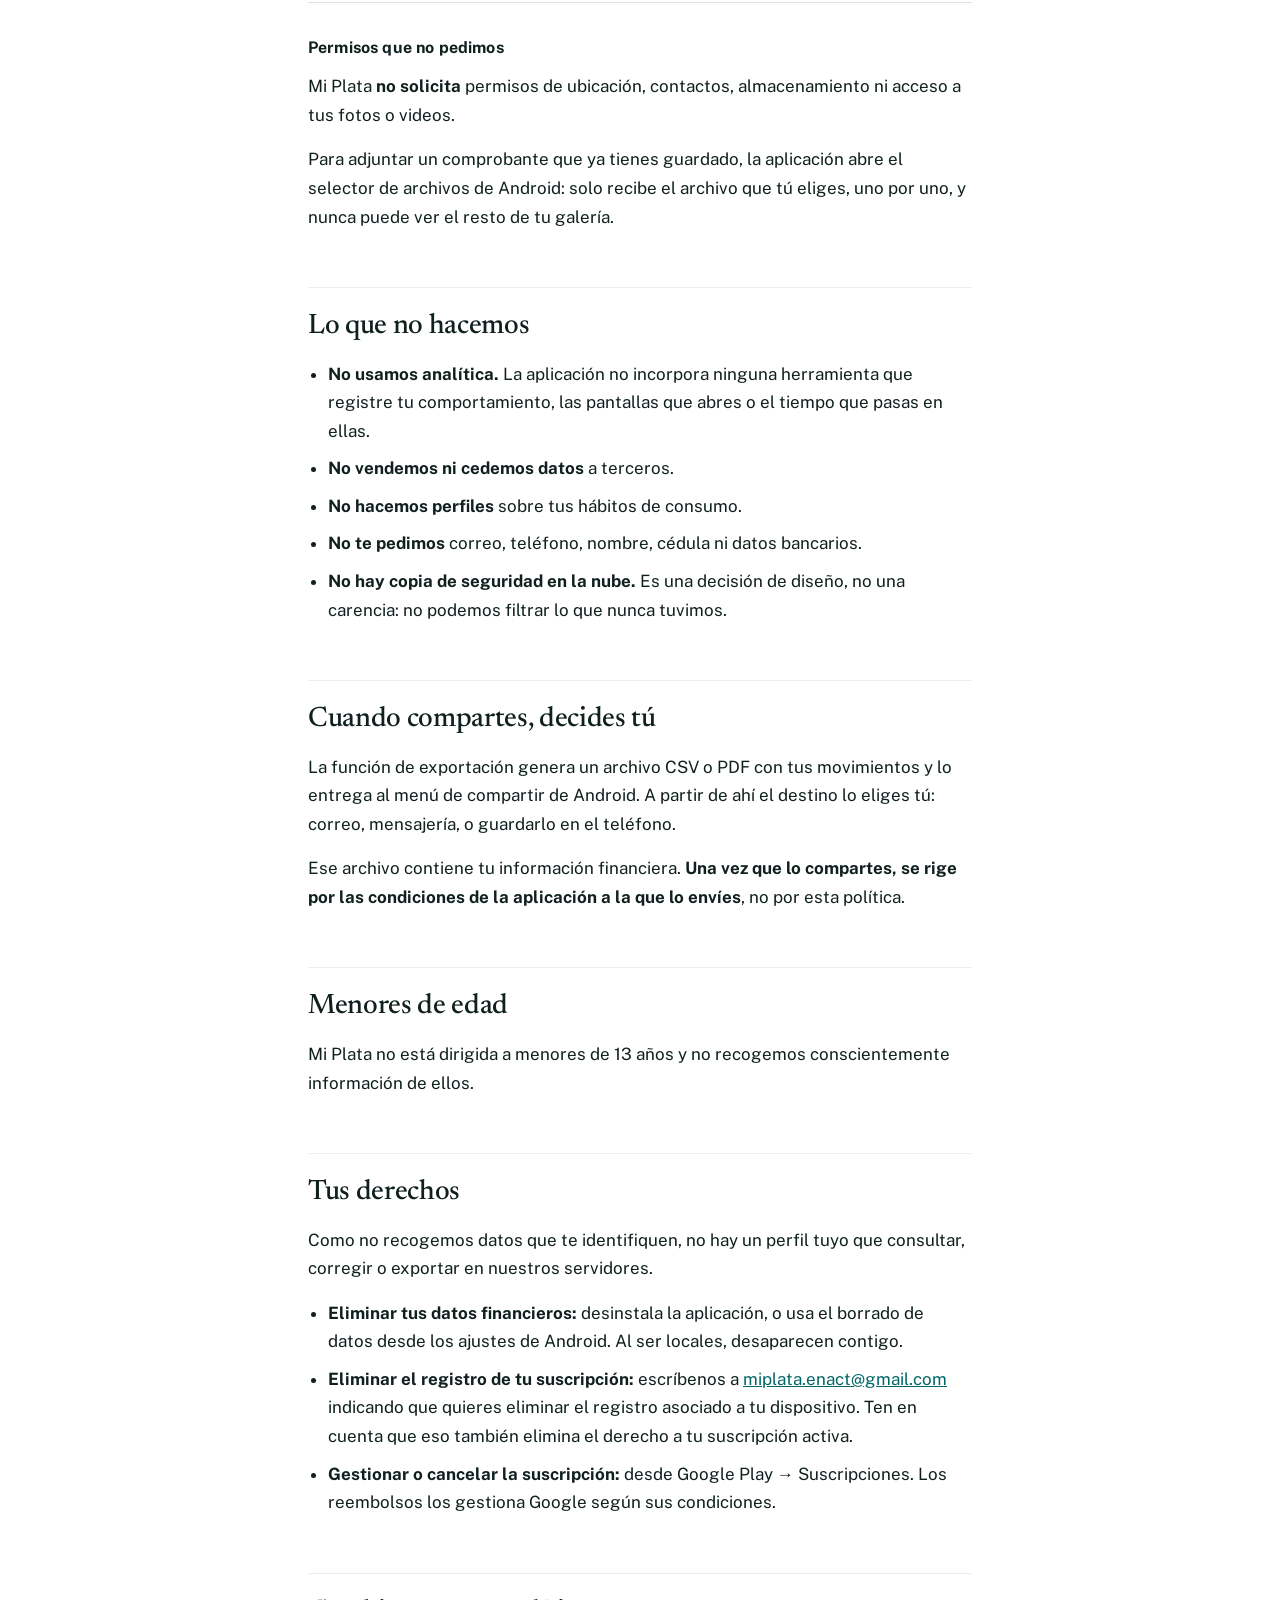
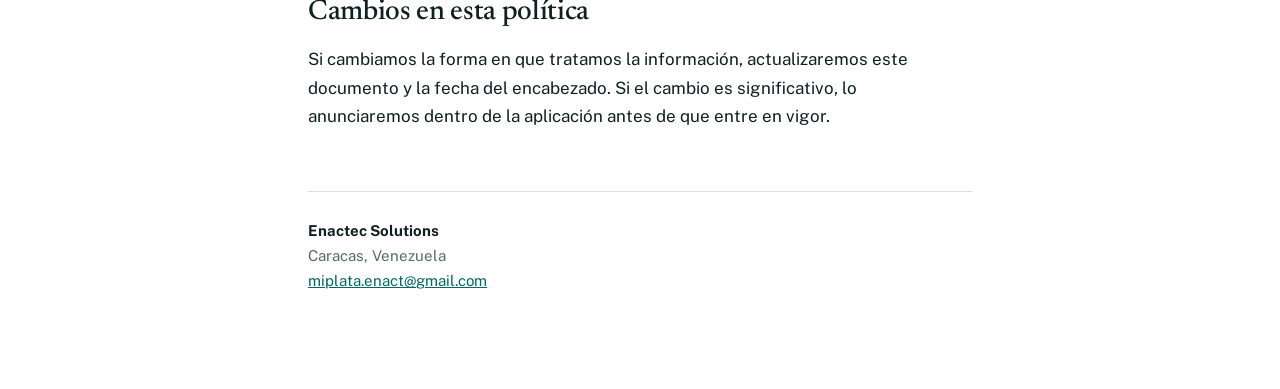
==== commit b2a09c60: "docs: drop the notifications permission from the policy The app no longer schedules notifications: l" ====
--- a/index.html
+++ b/index.html
@@ -83,7 +83,6 @@
     <tbody>
       <tr><td><strong>Cámara</strong></td><td>Escanear etiquetas de precio y fotografiar comprobantes</td><td>El reconocimiento de texto ocurre <strong>dentro del teléfono</strong>. Las imágenes del escáner no se guardan ni se envían.</td></tr>
       <tr><td><strong>Huella o rostro</strong></td><td>Bloquear la pestaña de Finanzas</td><td>La verificación la hace Android; la aplicación solo recibe un sí o un no. Nunca vemos tu huella.</td></tr>
-      <tr><td><strong>Notificaciones</strong></td><td>Recordatorios de pagos recurrentes y fiados</td><td>Se generan en tu teléfono.</td></tr>
       <tr><td><strong>Internet</strong></td><td>Tasas de cambio y estado de la suscripción</td><td>—</td></tr>
     </tbody>
   </table>
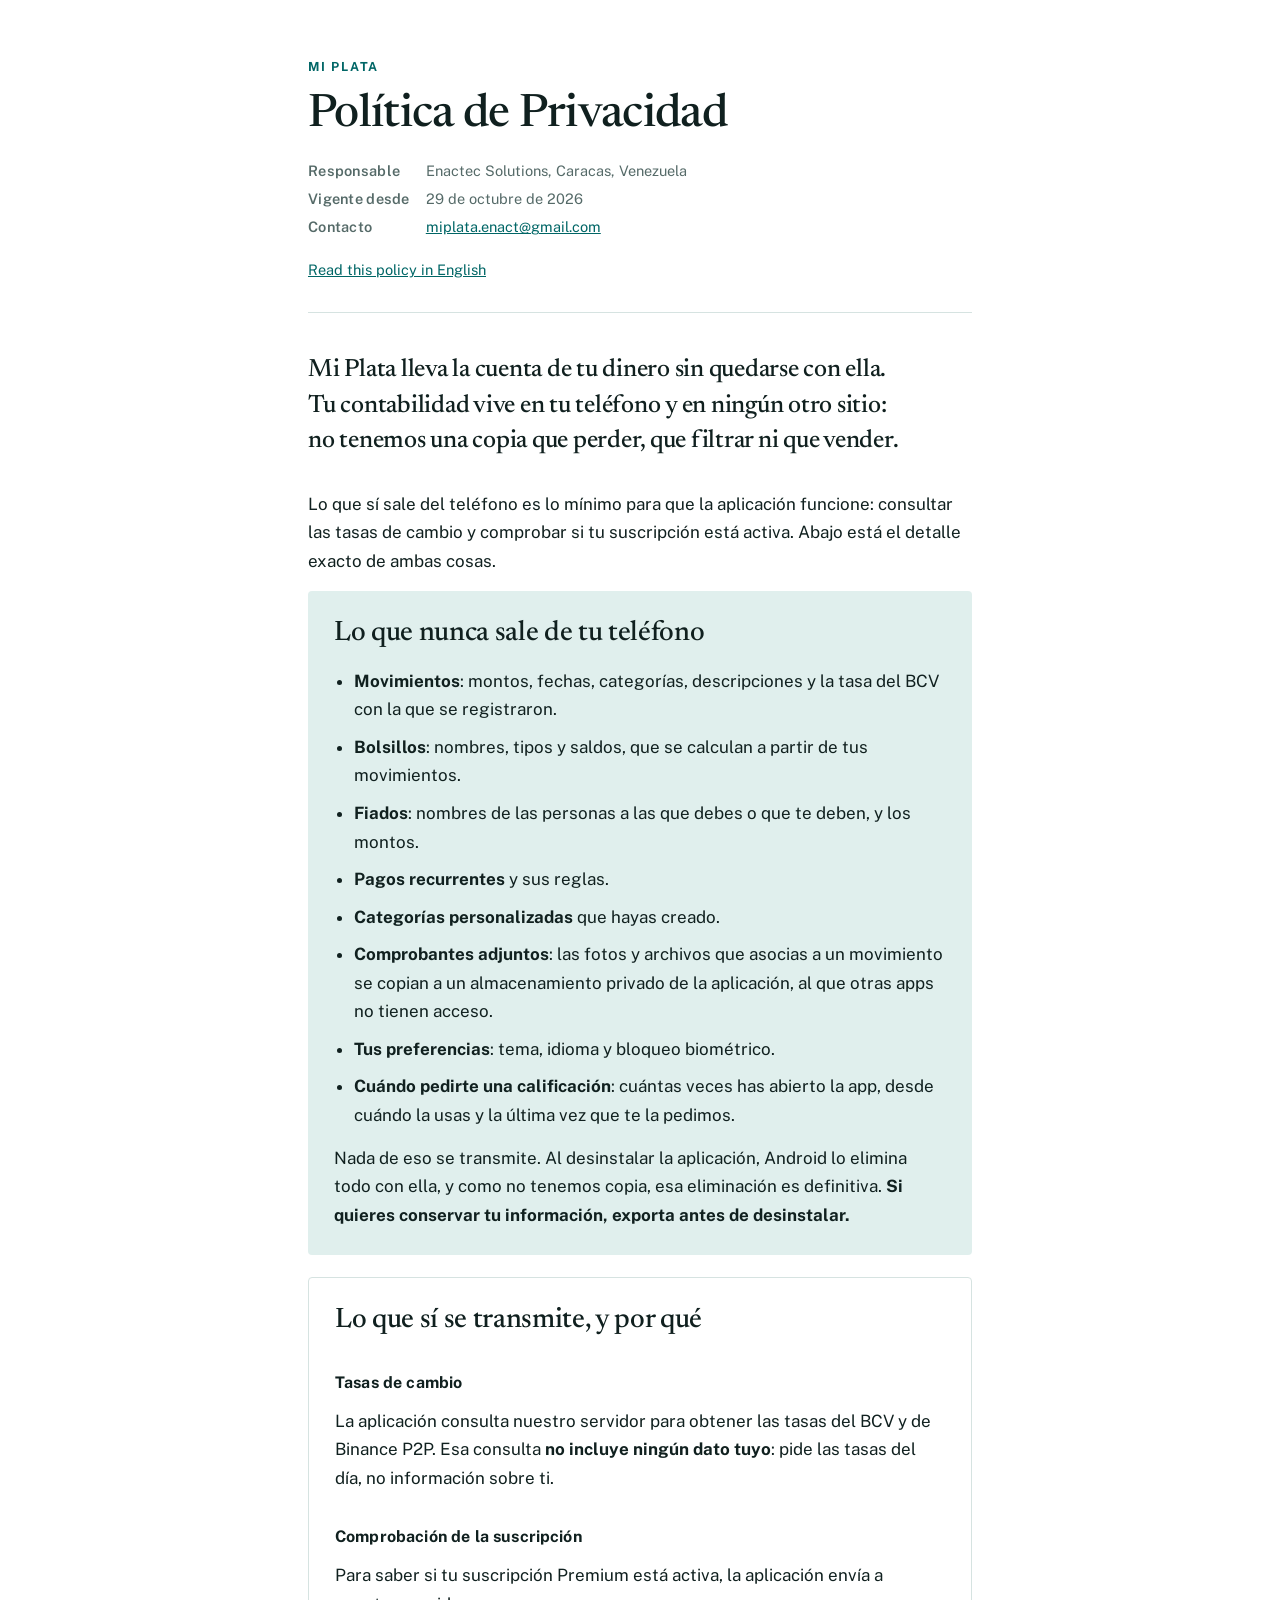
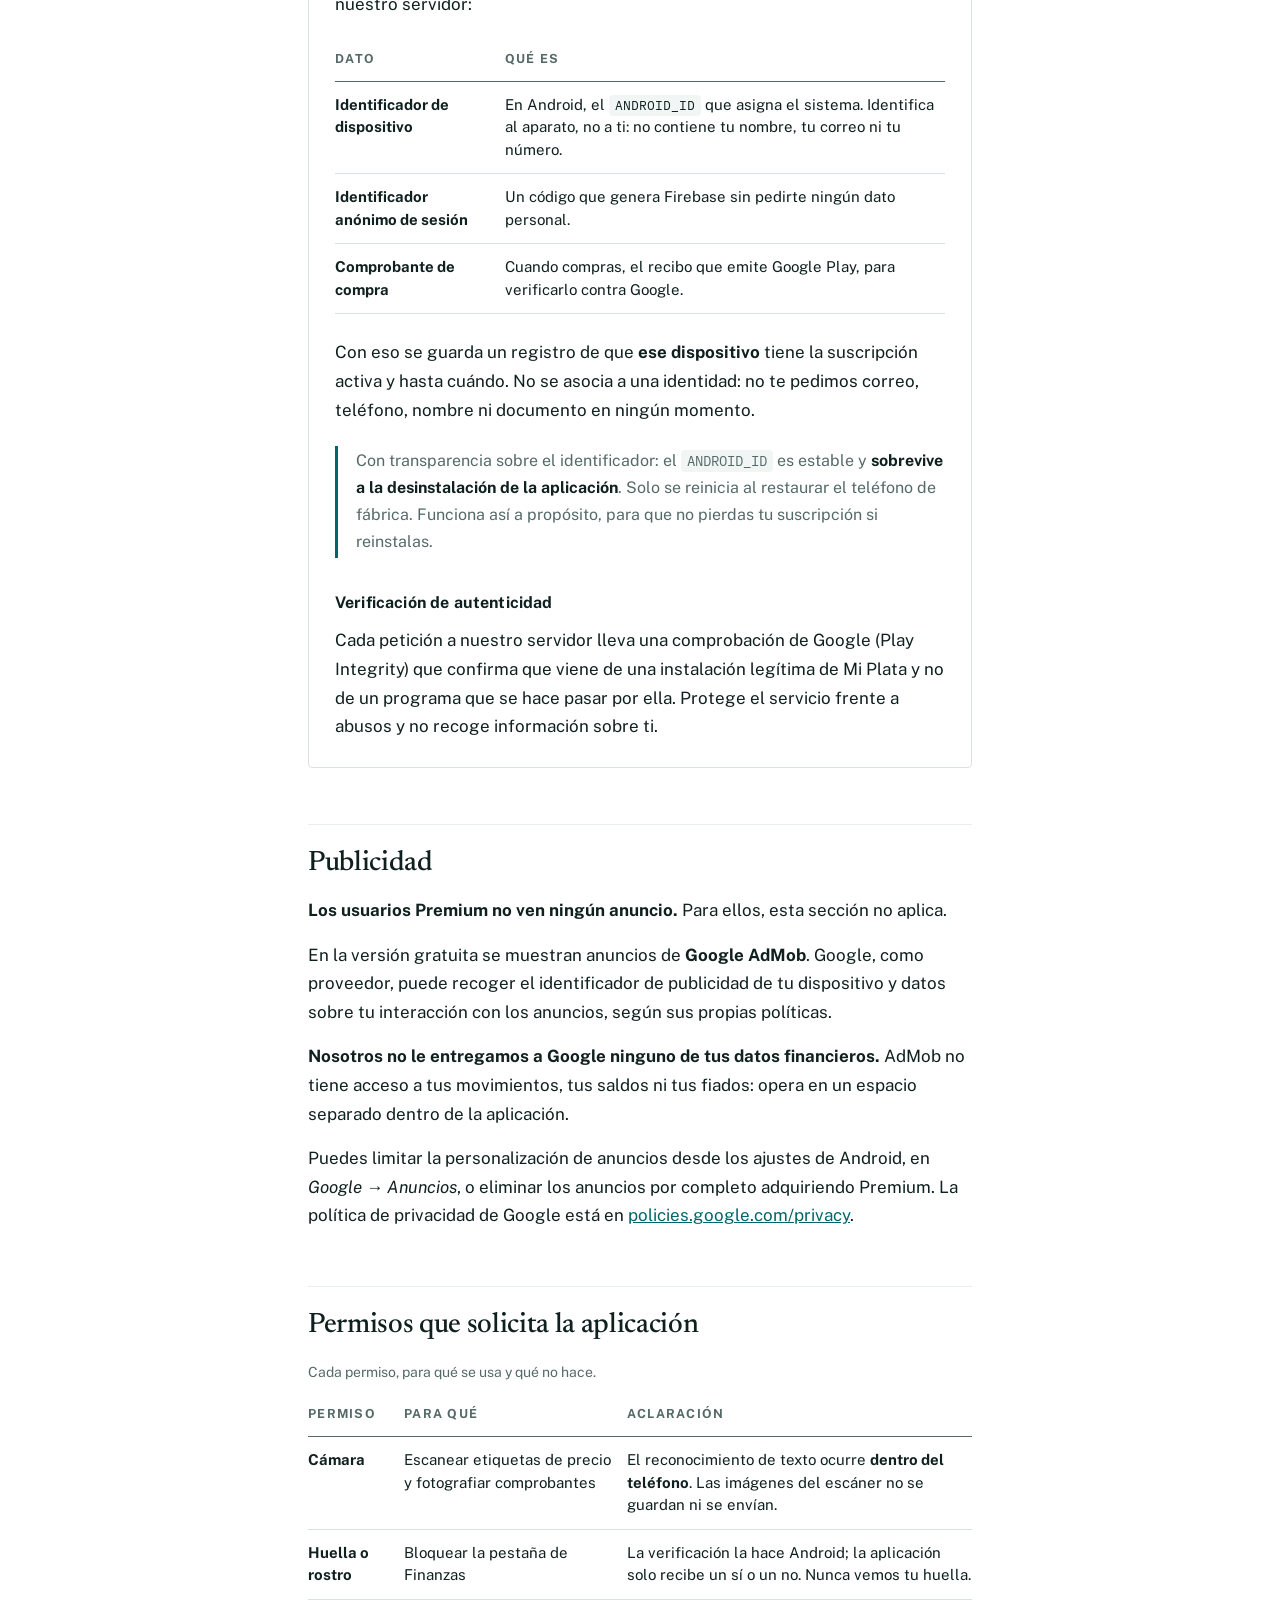
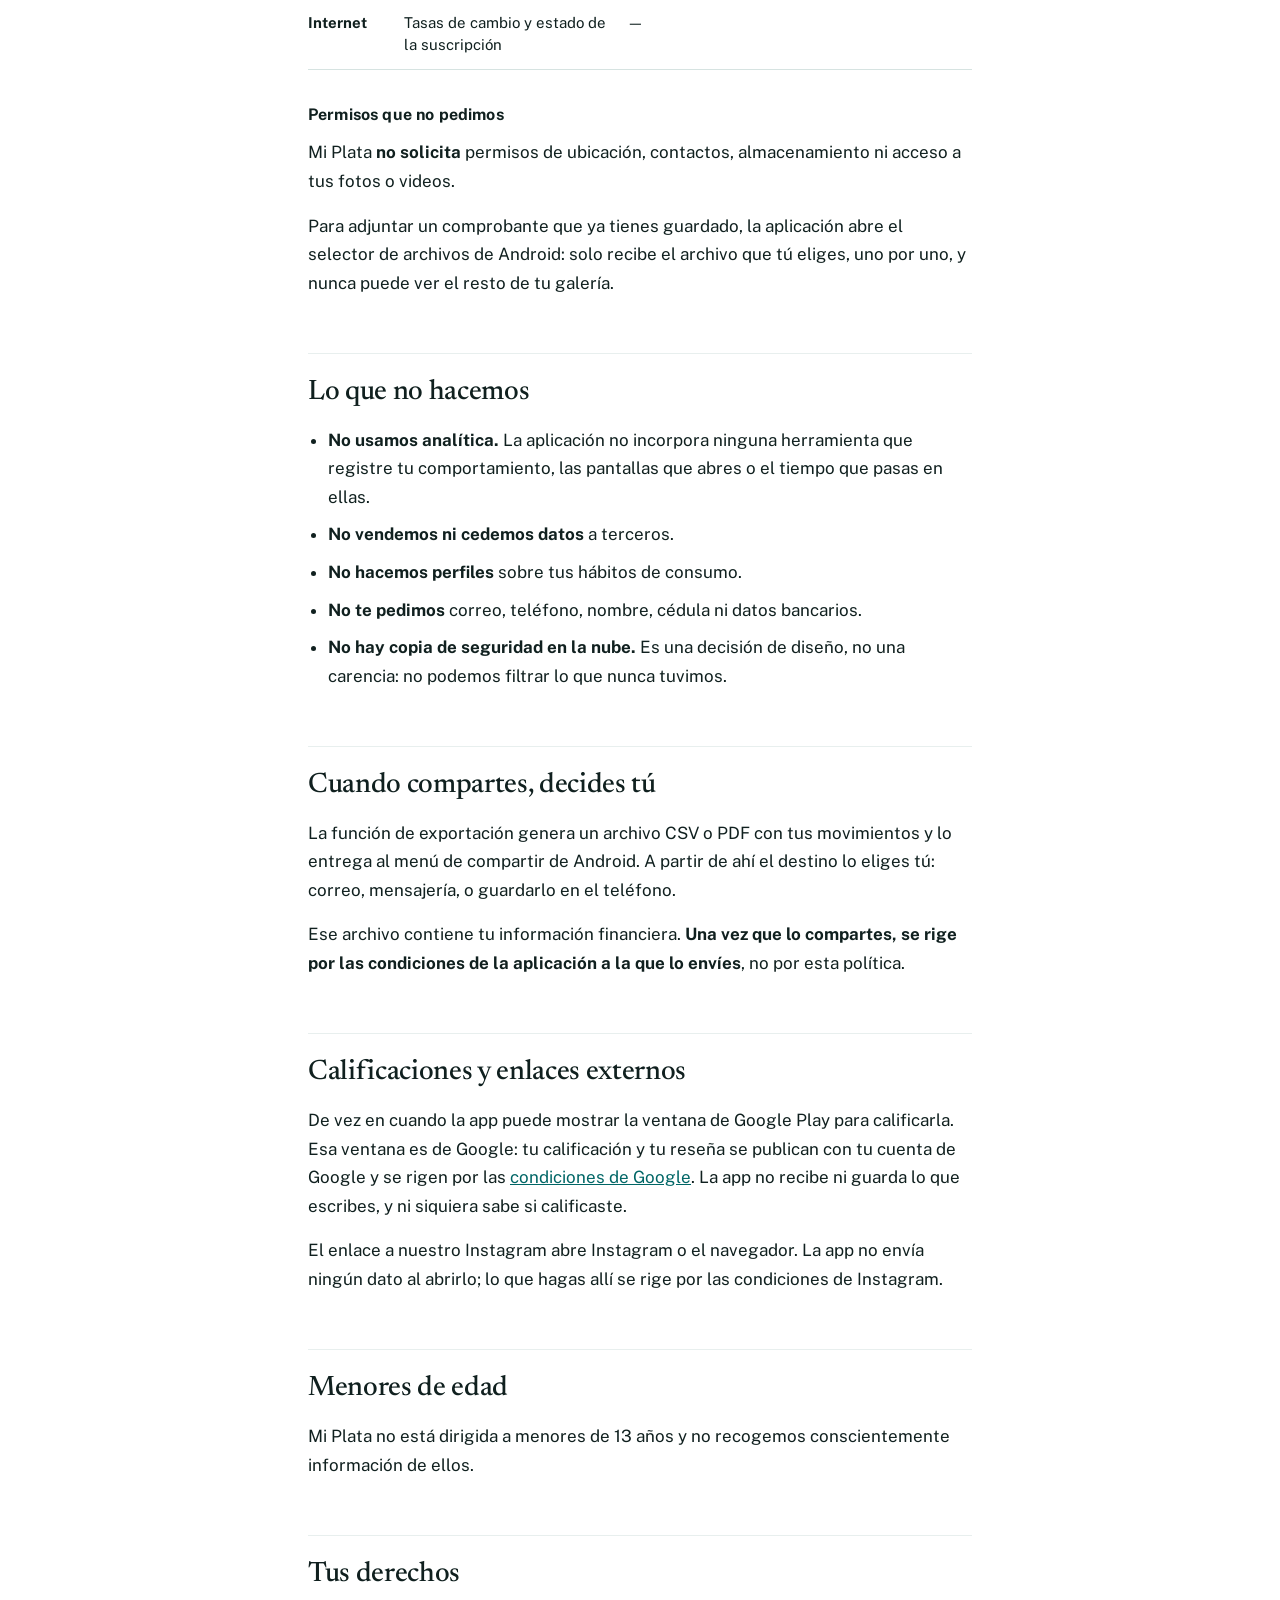
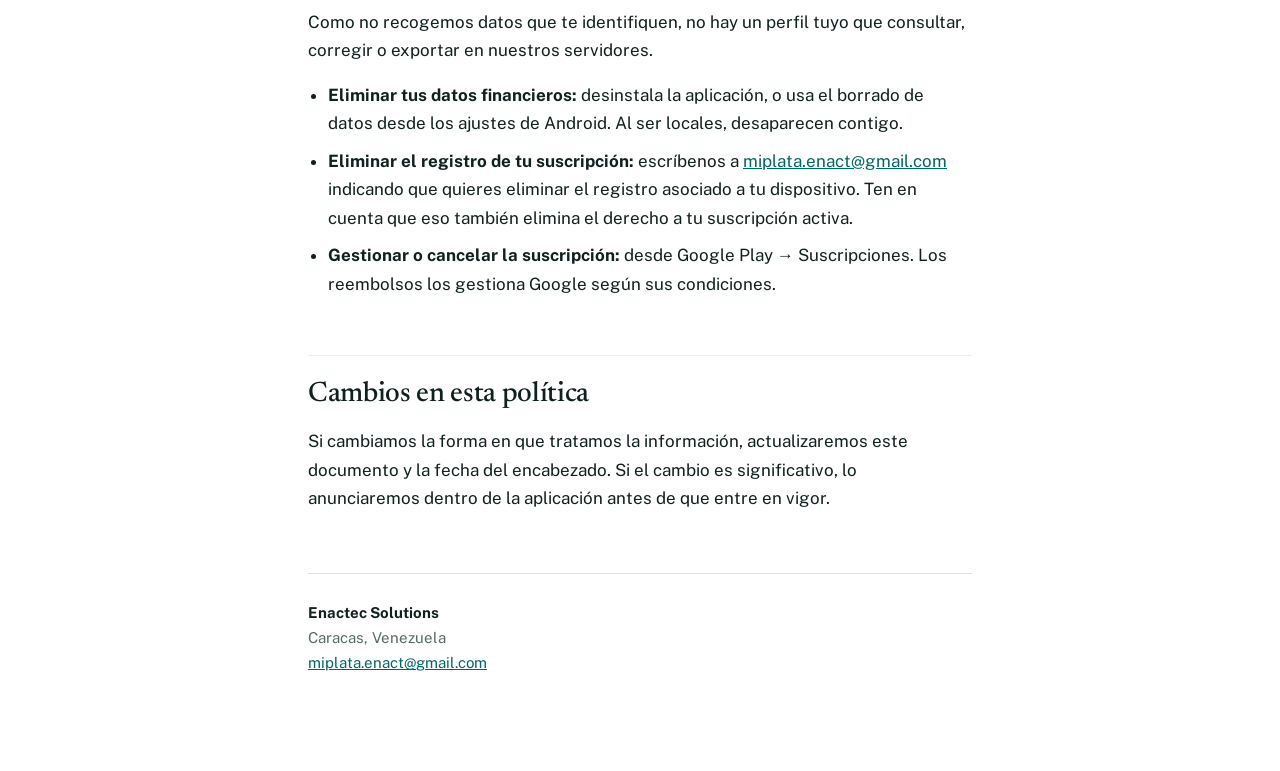
==== commit 81ae9fd9: "docs: cover the rating prompt and the Instagram link The app now asks for a Google Play rating and l" ====
--- a/index.html
+++ b/index.html
@@ -18,7 +18,7 @@
   <h1>Política de Privacidad</h1>
   <dl>
     <dt>Responsable</dt><dd>Enactec Solutions, Caracas, Venezuela</dd>
-    <dt>Vigente desde</dt><dd>23 de octubre de 2026</dd>
+    <dt>Vigente desde</dt><dd>29 de octubre de 2026</dd>
     <dt>Contacto</dt><dd><a href="mailto:miplata.enact@gmail.com">miplata.enact@gmail.com</a></dd>
   </dl>
   <p class="lang"><a href="en/">Read this policy in English</a></p>
@@ -38,6 +38,7 @@
     <li><strong>Categorías personalizadas</strong> que hayas creado.</li>
     <li><strong>Comprobantes adjuntos</strong>: las fotos y archivos que asocias a un movimiento se copian a un almacenamiento privado de la aplicación, al que otras apps no tienen acceso.</li>
     <li><strong>Tus preferencias</strong>: tema, idioma y bloqueo biométrico.</li>
+    <li><strong>Cuándo pedirte una calificación</strong>: cuántas veces has abierto la app, desde cuándo la usas y la última vez que te la pedimos.</li>
   </ul>
   <p>Nada de eso se transmite. Al desinstalar la aplicación, Android lo elimina todo con ella, y como no tenemos copia, esa eliminación es definitiva. <strong>Si quieres conservar tu información, exporta antes de desinstalar.</strong></p>
 </section>
@@ -105,6 +106,10 @@
 <p>La función de exportación genera un archivo CSV o PDF con tus movimientos y lo entrega al menú de compartir de Android. A partir de ahí el destino lo eliges tú: correo, mensajería, o guardarlo en el teléfono.</p>
 <p>Ese archivo contiene tu información financiera. <strong>Una vez que lo compartes, se rige por las condiciones de la aplicación a la que lo envíes</strong>, no por esta política.</p>
 
+<h2>Calificaciones y enlaces externos</h2>
+<p>De vez en cuando la app puede mostrar la ventana de Google Play para calificarla. Esa ventana es de Google: tu calificación y tu reseña se publican con tu cuenta de Google y se rigen por las <a href="https://policies.google.com/privacy">condiciones de Google</a>. La app no recibe ni guarda lo que escribes, y ni siquiera sabe si calificaste.</p>
+<p>El enlace a nuestro Instagram abre Instagram o el navegador. La app no envía ningún dato al abrirlo; lo que hagas allí se rige por las condiciones de Instagram.</p>
+
 <h2>Menores de edad</h2>
 <p>Mi Plata no está dirigida a menores de 13 años y no recogemos conscientemente información de ellos.</p>
 
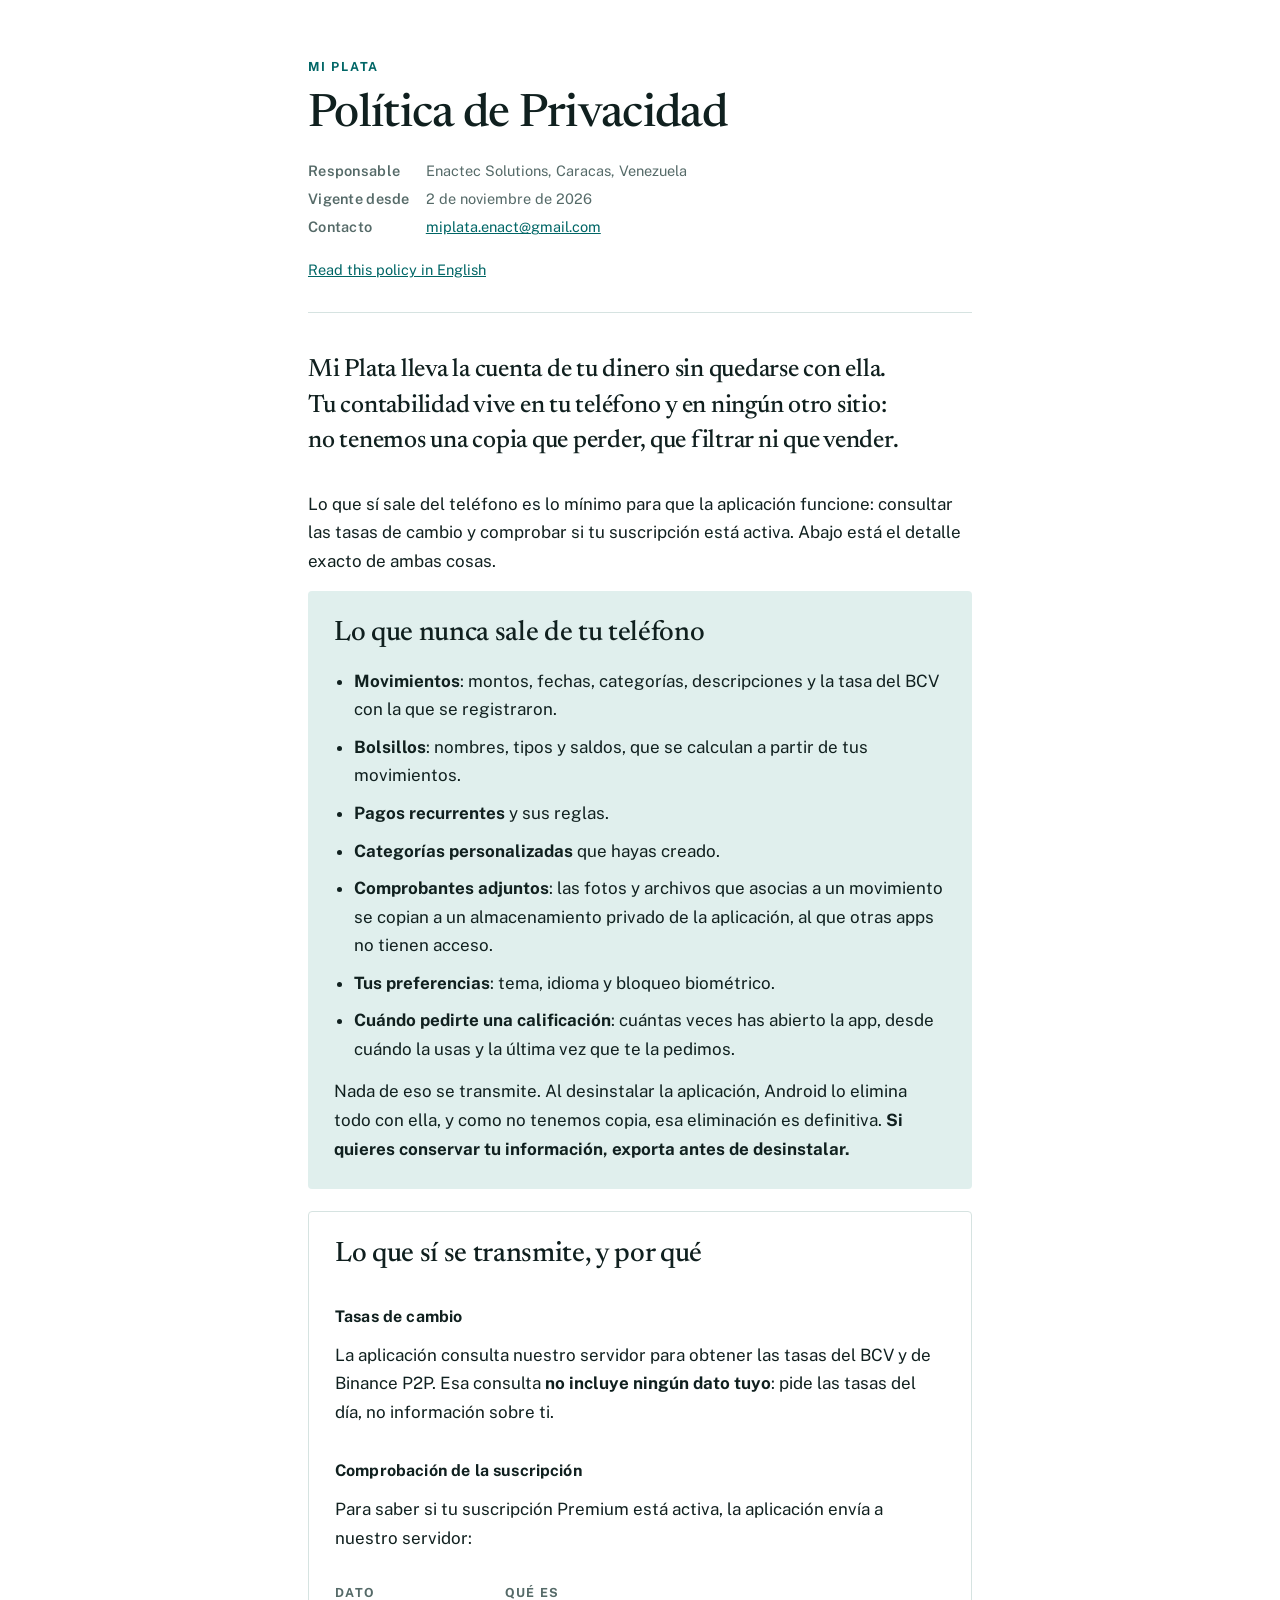
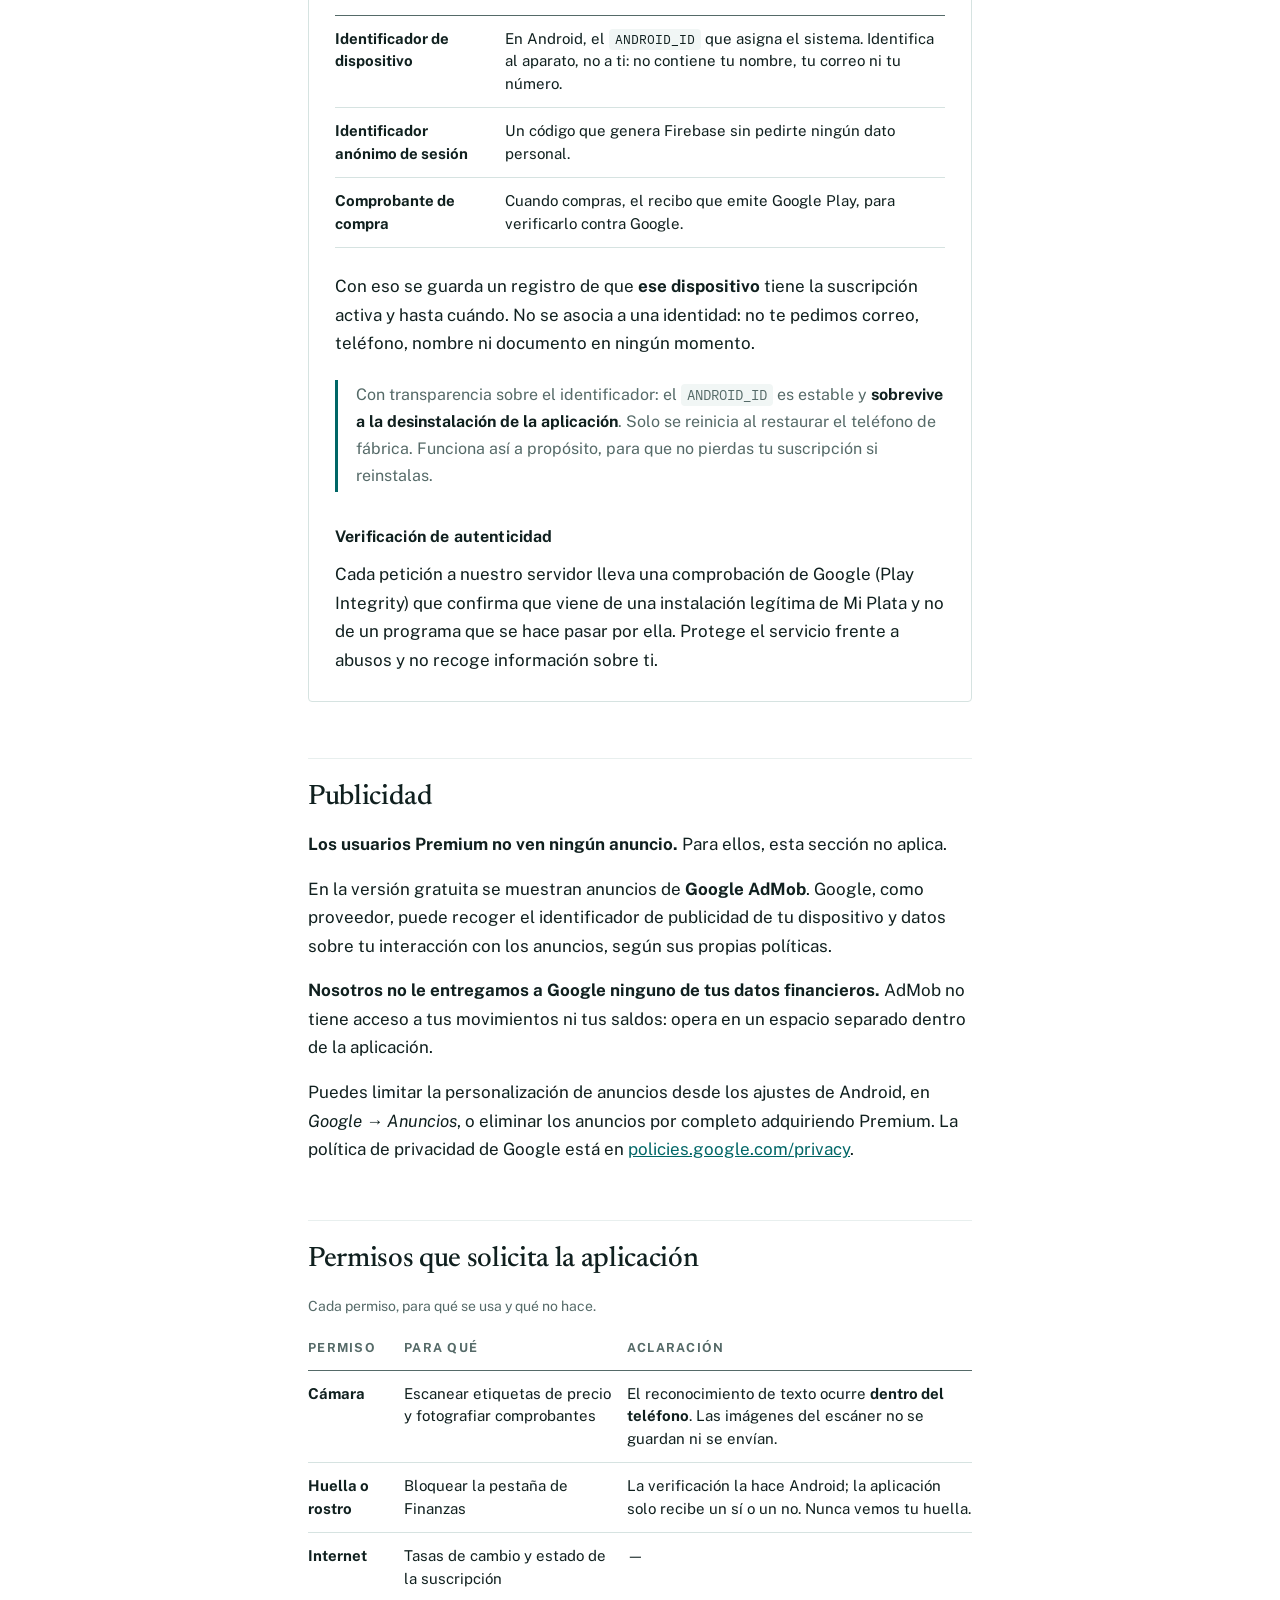
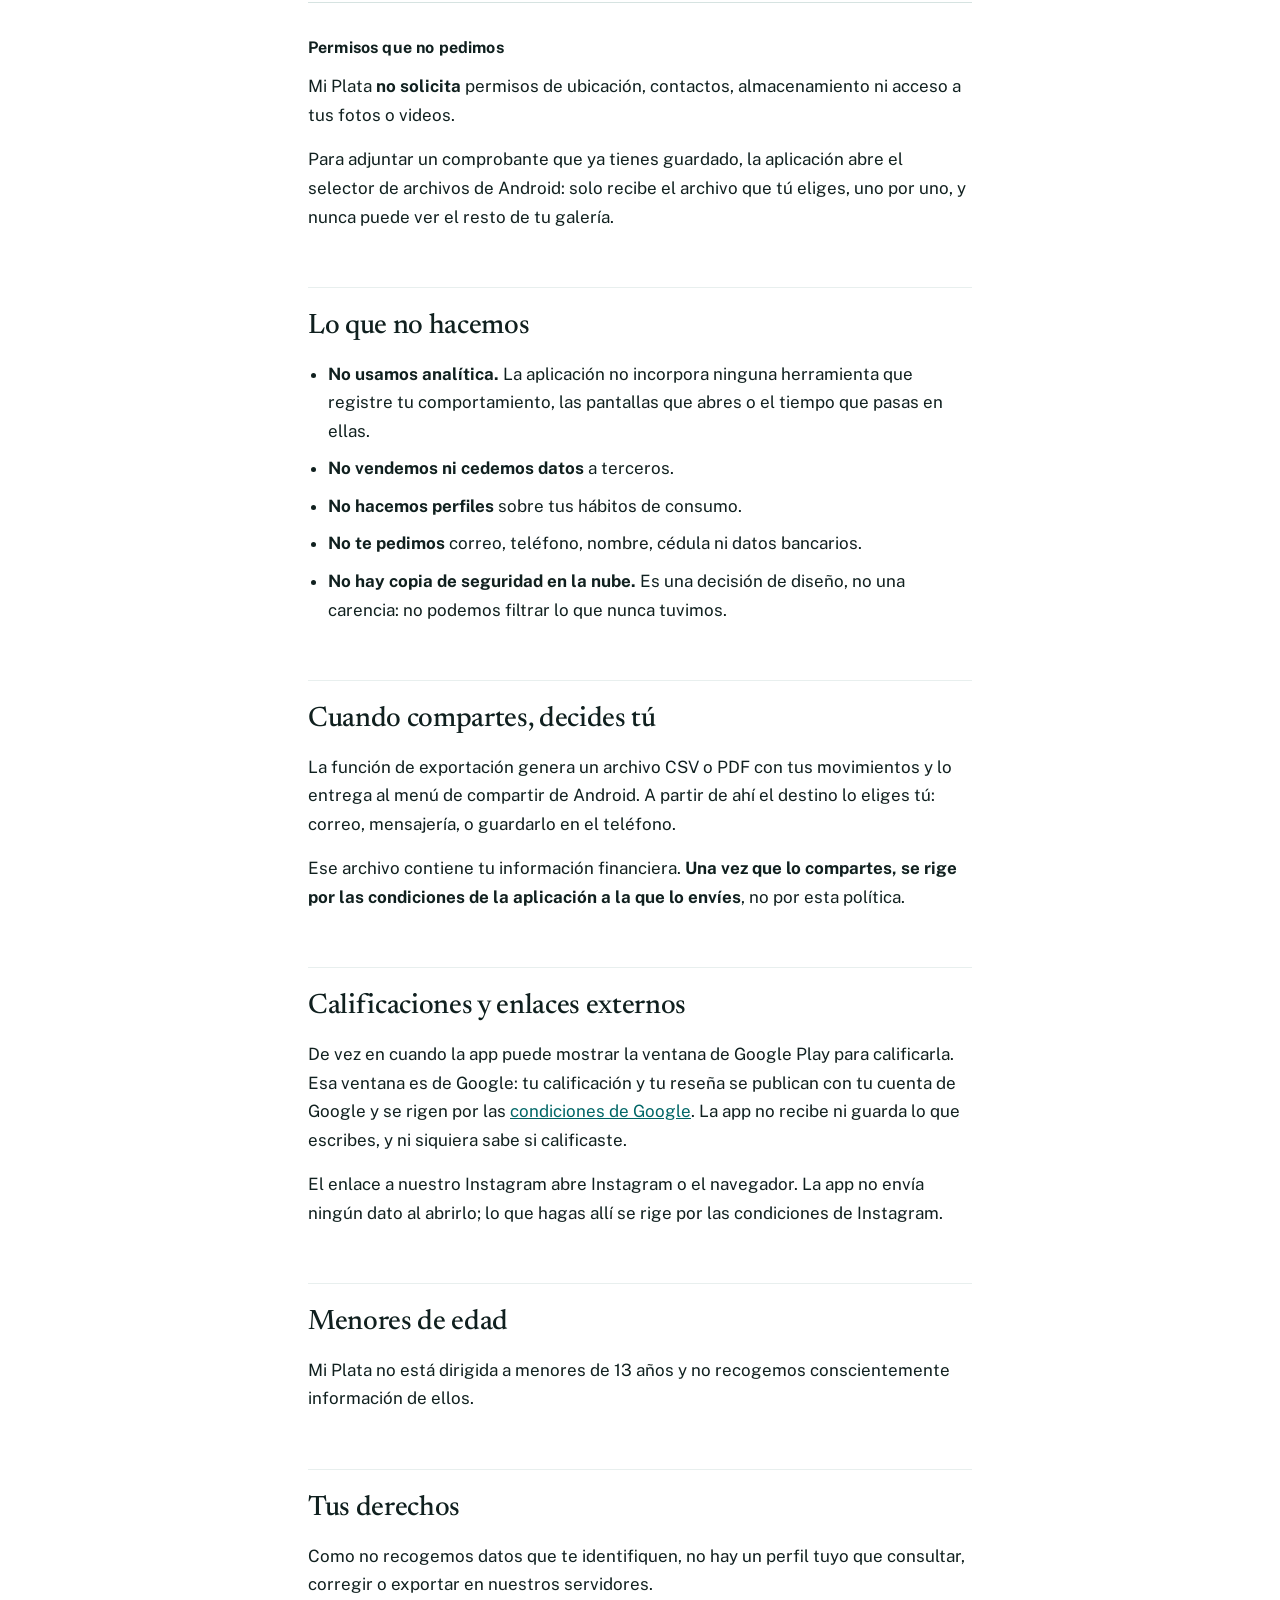
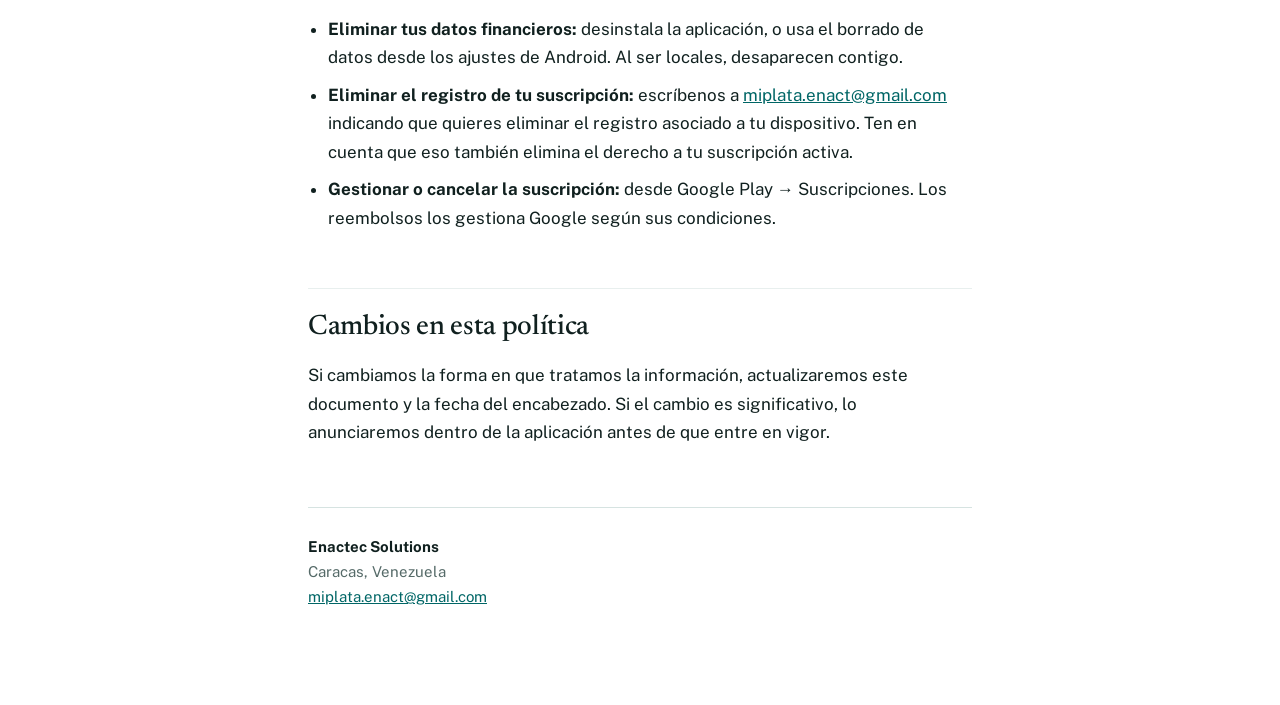
==== commit 02e7da80: "docs: drop the fiados funtion" ====
--- a/index.html
+++ b/index.html
@@ -18,7 +18,7 @@
   <h1>Política de Privacidad</h1>
   <dl>
     <dt>Responsable</dt><dd>Enactec Solutions, Caracas, Venezuela</dd>
-    <dt>Vigente desde</dt><dd>29 de octubre de 2026</dd>
+    <dt>Vigente desde</dt><dd>2 de noviembre de 2026</dd>
     <dt>Contacto</dt><dd><a href="mailto:miplata.enact@gmail.com">miplata.enact@gmail.com</a></dd>
   </dl>
   <p class="lang"><a href="en/">Read this policy in English</a></p>
@@ -33,7 +33,6 @@
   <ul>
     <li><strong>Movimientos</strong>: montos, fechas, categorías, descripciones y la tasa del BCV con la que se registraron.</li>
     <li><strong>Bolsillos</strong>: nombres, tipos y saldos, que se calculan a partir de tus movimientos.</li>
-    <li><strong>Fiados</strong>: nombres de las personas a las que debes o que te deben, y los montos.</li>
     <li><strong>Pagos recurrentes</strong> y sus reglas.</li>
     <li><strong>Categorías personalizadas</strong> que hayas creado.</li>
     <li><strong>Comprobantes adjuntos</strong>: las fotos y archivos que asocias a un movimiento se copian a un almacenamiento privado de la aplicación, al que otras apps no tienen acceso.</li>
@@ -73,7 +72,7 @@
 <h2>Publicidad</h2>
 <p><strong>Los usuarios Premium no ven ningún anuncio.</strong> Para ellos, esta sección no aplica.</p>
 <p>En la versión gratuita se muestran anuncios de <strong>Google AdMob</strong>. Google, como proveedor, puede recoger el identificador de publicidad de tu dispositivo y datos sobre tu interacción con los anuncios, según sus propias políticas.</p>
-<p><strong>Nosotros no le entregamos a Google ninguno de tus datos financieros.</strong> AdMob no tiene acceso a tus movimientos, tus saldos ni tus fiados: opera en un espacio separado dentro de la aplicación.</p>
+<p><strong>Nosotros no le entregamos a Google ninguno de tus datos financieros.</strong> AdMob no tiene acceso a tus movimientos ni tus saldos: opera en un espacio separado dentro de la aplicación.</p>
 <p>Puedes limitar la personalización de anuncios desde los ajustes de Android, en <em>Google → Anuncios</em>, o eliminar los anuncios por completo adquiriendo Premium. La política de privacidad de Google está en <a href="https://policies.google.com/privacy" rel="noopener">policies.google.com/privacy</a>.</p>
 
 <h2>Permisos que solicita la aplicación</h2>
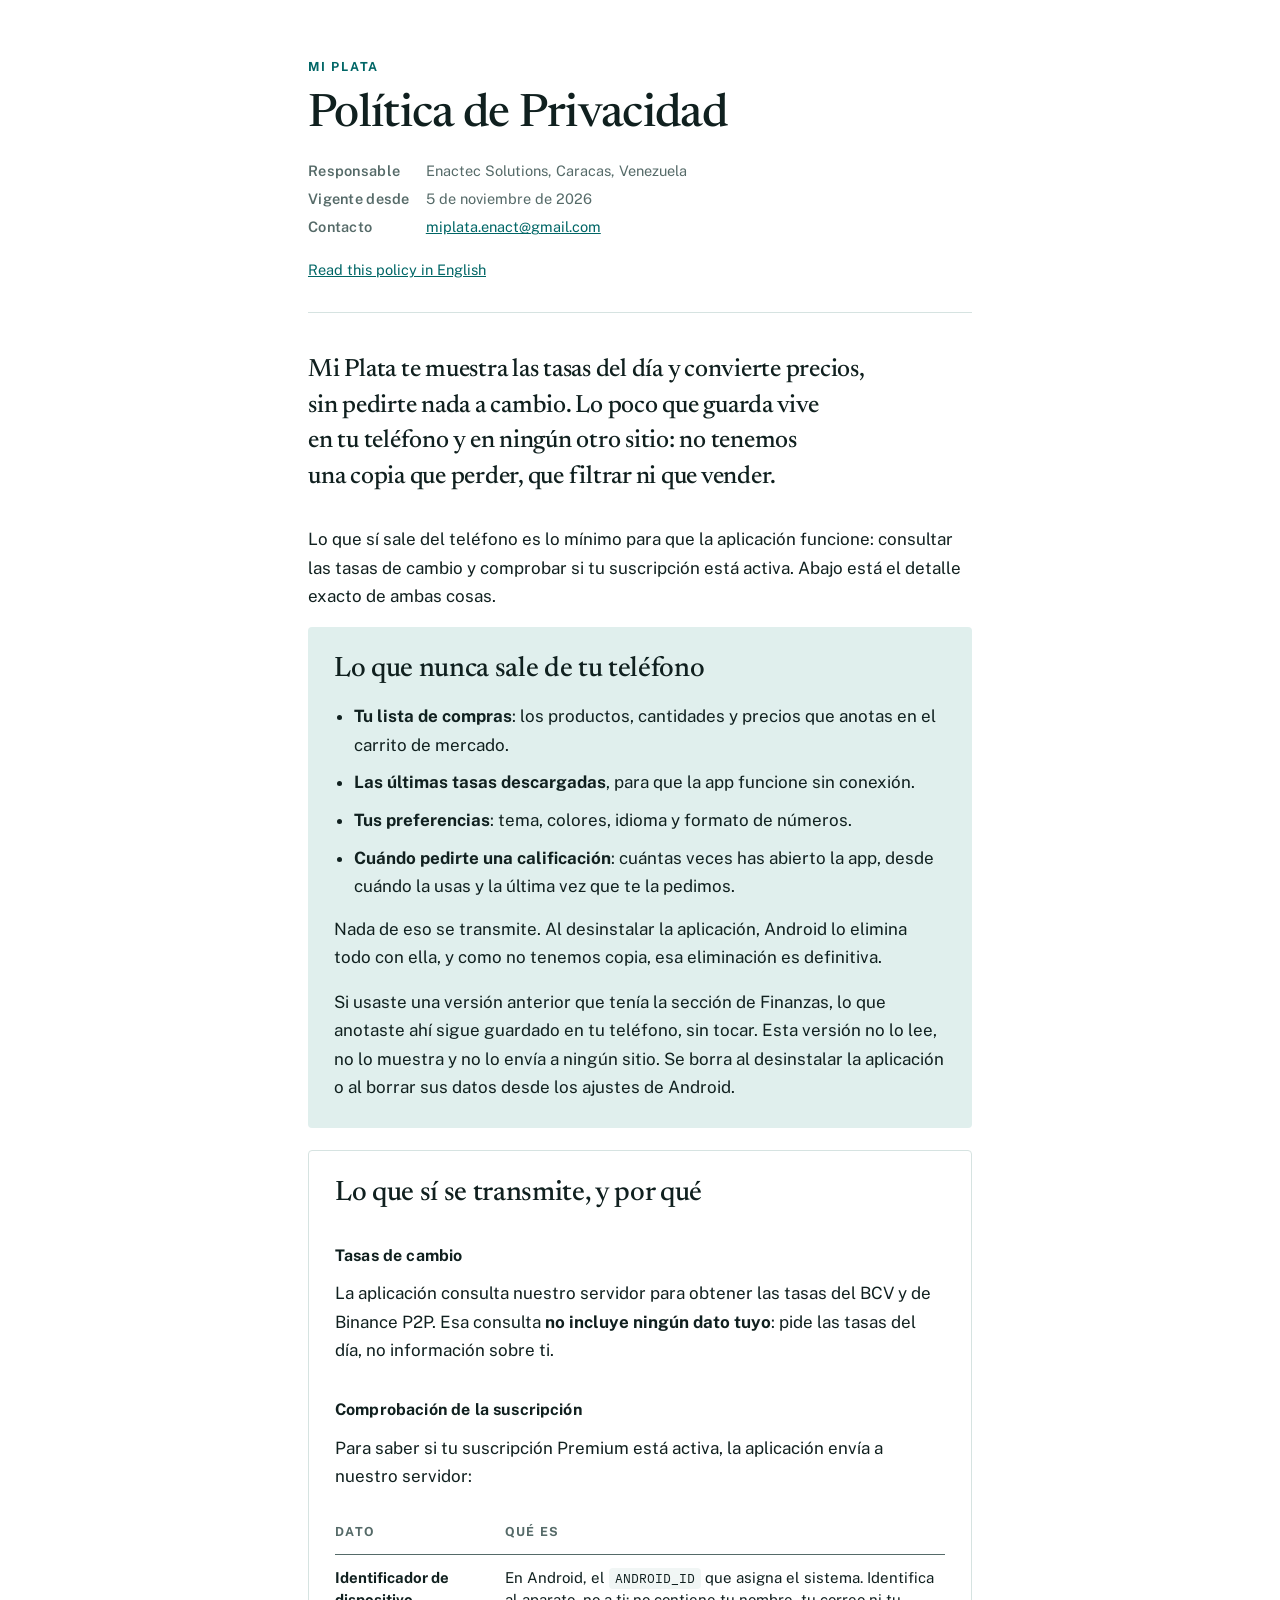
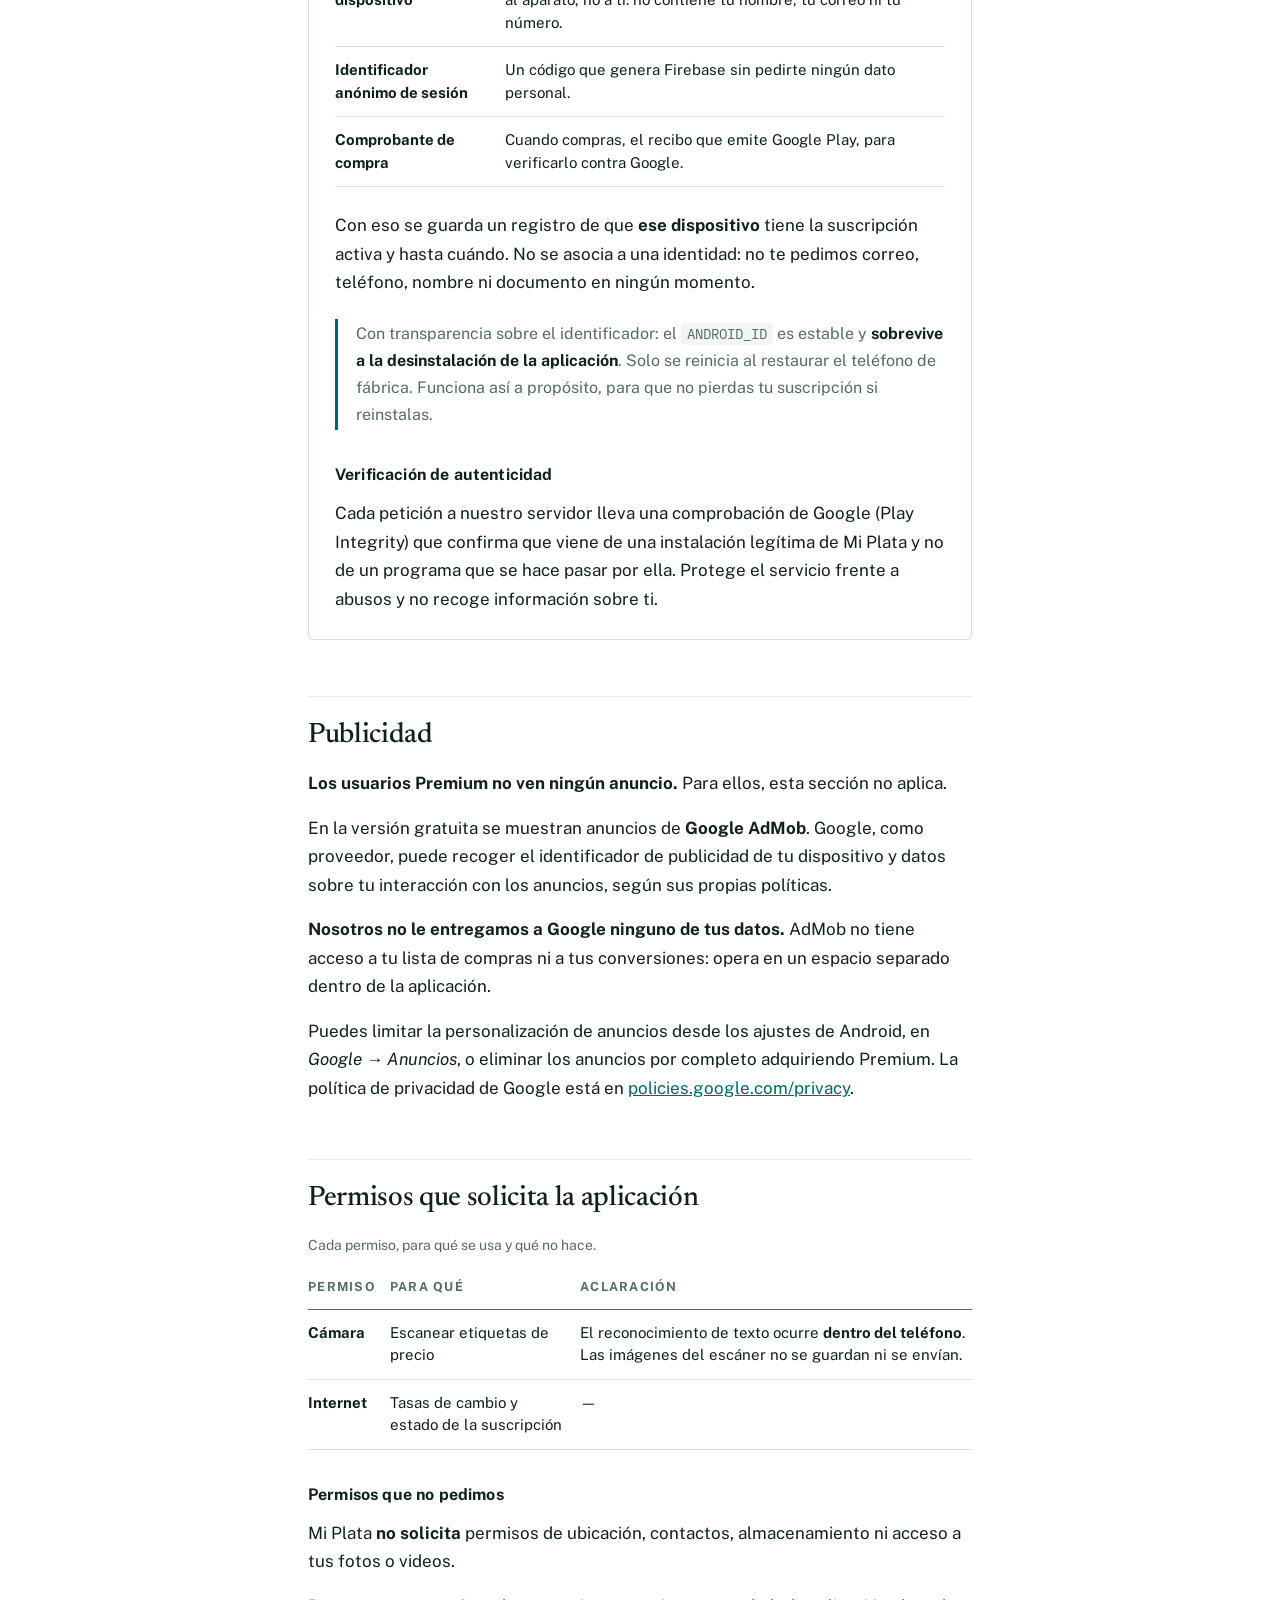
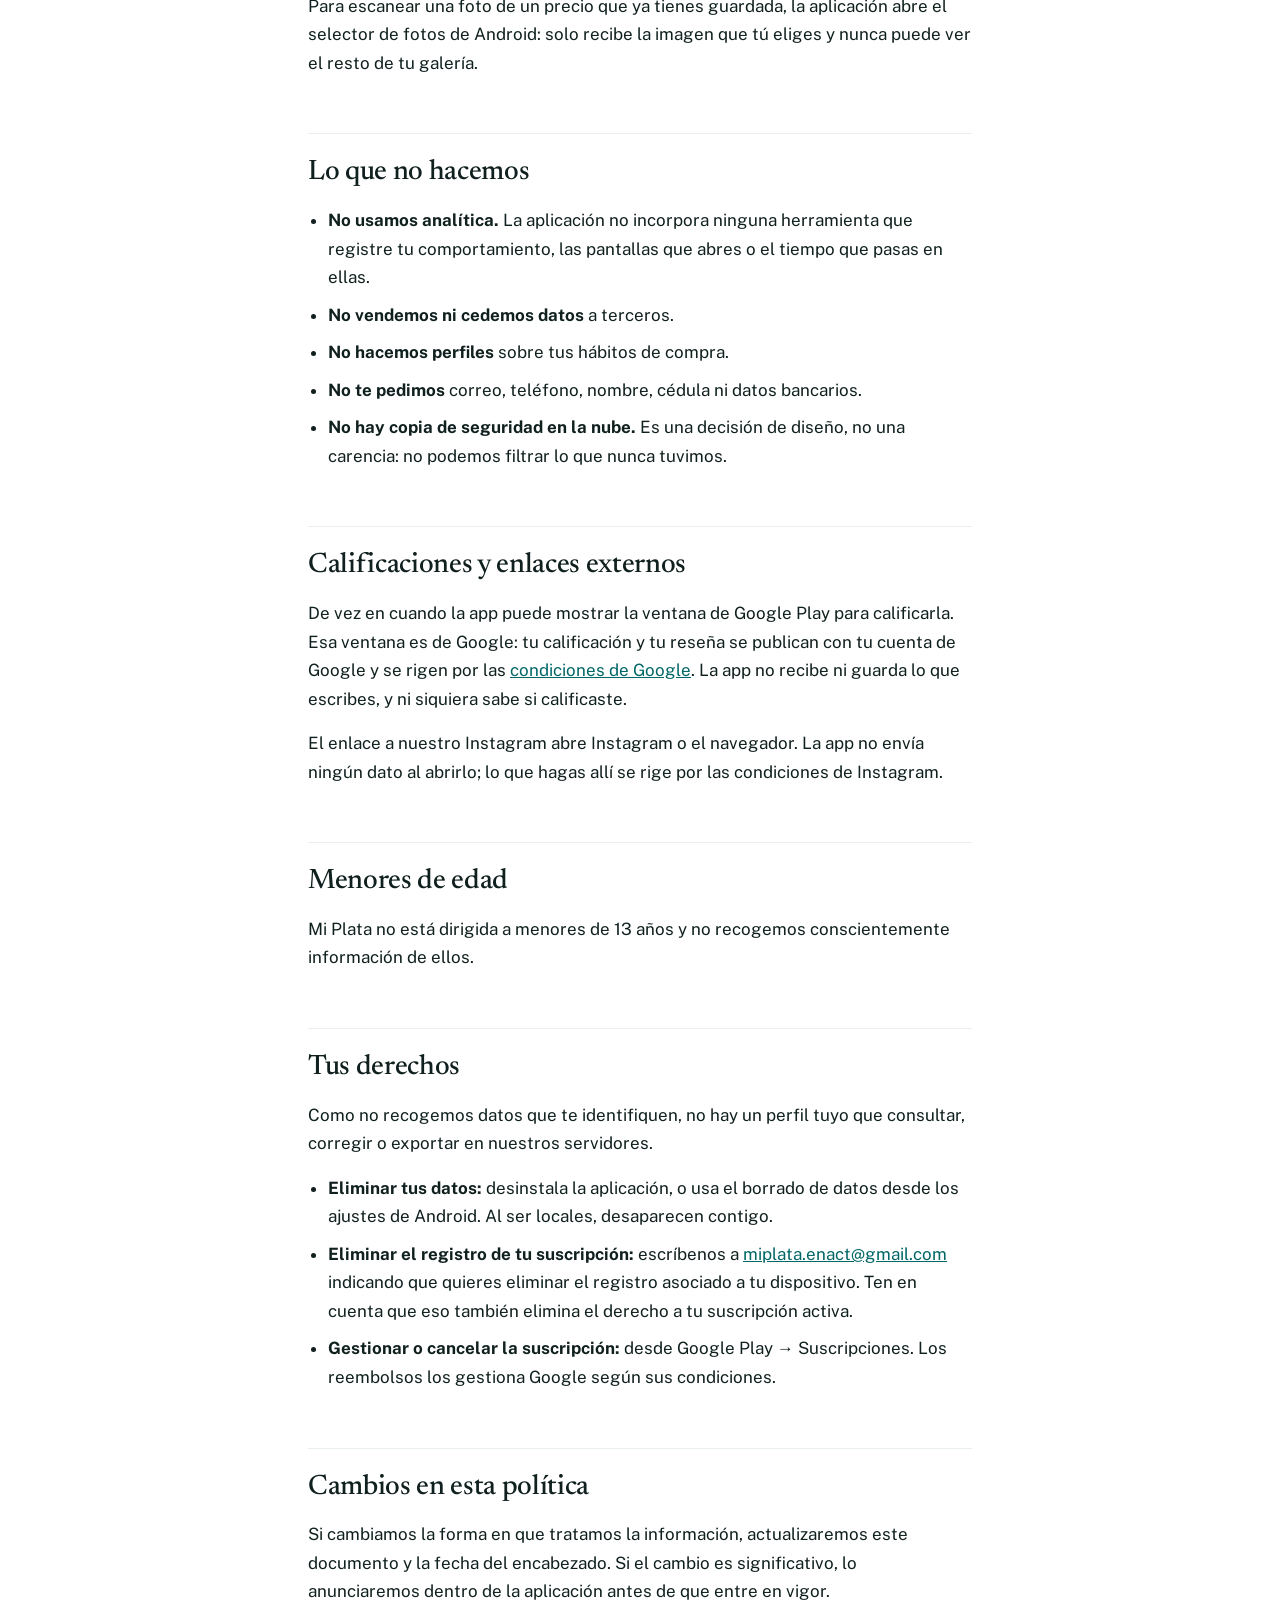
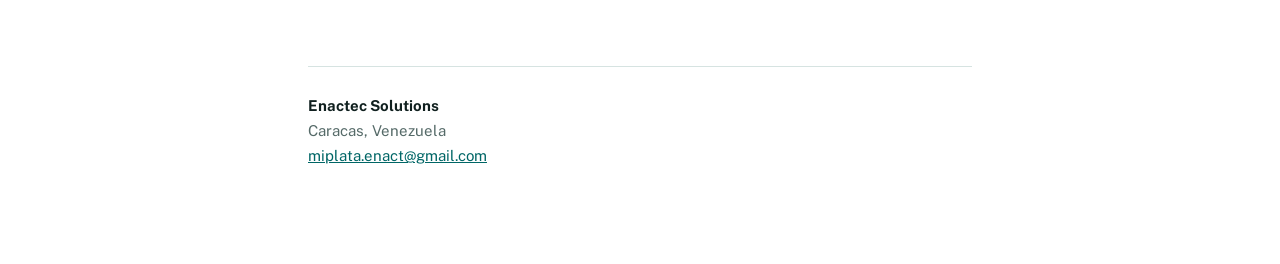
==== commit 7e61a4aa: "docs(policy): describe the app without the finance module Version 1.4.0 removes the ledger, receipts" ====
--- a/index.html
+++ b/index.html
@@ -4,7 +4,7 @@
 <meta charset="utf-8">
 <meta name="viewport" content="width=device-width, initial-scale=1">
 <title>Política de Privacidad — Mi Plata</title>
-<meta name="description" content="Política de privacidad de Mi Plata. Tus datos financieros nunca salen de tu teléfono.">
+<meta name="description" content="Política de privacidad de Mi Plata. Tus datos se quedan en tu teléfono.">
 <link rel="preconnect" href="https://fonts.googleapis.com">
 <link rel="preconnect" href="https://fonts.gstatic.com" crossorigin>
 <link rel="stylesheet" href="https://fonts.googleapis.com/css2?family=Newsreader:wght@400;500&family=Public+Sans:wght@400;600;700&family=IBM+Plex+Mono:wght@400&display=swap">
@@ -18,28 +18,26 @@
   <h1>Política de Privacidad</h1>
   <dl>
     <dt>Responsable</dt><dd>Enactec Solutions, Caracas, Venezuela</dd>
-    <dt>Vigente desde</dt><dd>2 de noviembre de 2026</dd>
+    <dt>Vigente desde</dt><dd>5 de noviembre de 2026</dd>
     <dt>Contacto</dt><dd><a href="mailto:miplata.enact@gmail.com">miplata.enact@gmail.com</a></dd>
   </dl>
   <p class="lang"><a href="en/">Read this policy in English</a></p>
 </header>
 
-<p class="thesis">Mi Plata lleva la cuenta de tu dinero sin quedarse con ella. Tu contabilidad vive en tu teléfono y en ningún otro sitio: no tenemos una copia que perder, que filtrar ni que vender.</p>
+<p class="thesis">Mi Plata te muestra las tasas del día y convierte precios, sin pedirte nada a cambio. Lo poco que guarda vive en tu teléfono y en ningún otro sitio: no tenemos una copia que perder, que filtrar ni que vender.</p>
 
 <p>Lo que sí sale del teléfono es lo mínimo para que la aplicación funcione: consultar las tasas de cambio y comprobar si tu suscripción está activa. Abajo está el detalle exacto de ambas cosas.</p>
 
 <section class="stays">
   <h2>Lo que nunca sale de tu teléfono</h2>
   <ul>
-    <li><strong>Movimientos</strong>: montos, fechas, categorías, descripciones y la tasa del BCV con la que se registraron.</li>
-    <li><strong>Bolsillos</strong>: nombres, tipos y saldos, que se calculan a partir de tus movimientos.</li>
-    <li><strong>Pagos recurrentes</strong> y sus reglas.</li>
-    <li><strong>Categorías personalizadas</strong> que hayas creado.</li>
-    <li><strong>Comprobantes adjuntos</strong>: las fotos y archivos que asocias a un movimiento se copian a un almacenamiento privado de la aplicación, al que otras apps no tienen acceso.</li>
-    <li><strong>Tus preferencias</strong>: tema, idioma y bloqueo biométrico.</li>
+    <li><strong>Tu lista de compras</strong>: los productos, cantidades y precios que anotas en el carrito de mercado.</li>
+    <li><strong>Las últimas tasas descargadas</strong>, para que la app funcione sin conexión.</li>
+    <li><strong>Tus preferencias</strong>: tema, colores, idioma y formato de números.</li>
     <li><strong>Cuándo pedirte una calificación</strong>: cuántas veces has abierto la app, desde cuándo la usas y la última vez que te la pedimos.</li>
   </ul>
-  <p>Nada de eso se transmite. Al desinstalar la aplicación, Android lo elimina todo con ella, y como no tenemos copia, esa eliminación es definitiva. <strong>Si quieres conservar tu información, exporta antes de desinstalar.</strong></p>
+  <p>Nada de eso se transmite. Al desinstalar la aplicación, Android lo elimina todo con ella, y como no tenemos copia, esa eliminación es definitiva.</p>
+  <p>Si usaste una versión anterior que tenía la sección de Finanzas, lo que anotaste ahí sigue guardado en tu teléfono, sin tocar. Esta versión no lo lee, no lo muestra y no lo envía a ningún sitio. Se borra al desinstalar la aplicación o al borrar sus datos desde los ajustes de Android.</p>
 </section>
 
 <section class="leaves">
@@ -72,7 +70,7 @@
 <h2>Publicidad</h2>
 <p><strong>Los usuarios Premium no ven ningún anuncio.</strong> Para ellos, esta sección no aplica.</p>
 <p>En la versión gratuita se muestran anuncios de <strong>Google AdMob</strong>. Google, como proveedor, puede recoger el identificador de publicidad de tu dispositivo y datos sobre tu interacción con los anuncios, según sus propias políticas.</p>
-<p><strong>Nosotros no le entregamos a Google ninguno de tus datos financieros.</strong> AdMob no tiene acceso a tus movimientos ni tus saldos: opera en un espacio separado dentro de la aplicación.</p>
+<p><strong>Nosotros no le entregamos a Google ninguno de tus datos.</strong> AdMob no tiene acceso a tu lista de compras ni a tus conversiones: opera en un espacio separado dentro de la aplicación.</p>
 <p>Puedes limitar la personalización de anuncios desde los ajustes de Android, en <em>Google → Anuncios</em>, o eliminar los anuncios por completo adquiriendo Premium. La política de privacidad de Google está en <a href="https://policies.google.com/privacy" rel="noopener">policies.google.com/privacy</a>.</p>
 
 <h2>Permisos que solicita la aplicación</h2>
@@ -81,8 +79,7 @@
     <caption>Cada permiso, para qué se usa y qué no hace.</caption>
     <thead><tr><th scope="col">Permiso</th><th scope="col">Para qué</th><th scope="col">Aclaración</th></tr></thead>
     <tbody>
-      <tr><td><strong>Cámara</strong></td><td>Escanear etiquetas de precio y fotografiar comprobantes</td><td>El reconocimiento de texto ocurre <strong>dentro del teléfono</strong>. Las imágenes del escáner no se guardan ni se envían.</td></tr>
-      <tr><td><strong>Huella o rostro</strong></td><td>Bloquear la pestaña de Finanzas</td><td>La verificación la hace Android; la aplicación solo recibe un sí o un no. Nunca vemos tu huella.</td></tr>
+      <tr><td><strong>Cámara</strong></td><td>Escanear etiquetas de precio</td><td>El reconocimiento de texto ocurre <strong>dentro del teléfono</strong>. Las imágenes del escáner no se guardan ni se envían.</td></tr>
       <tr><td><strong>Internet</strong></td><td>Tasas de cambio y estado de la suscripción</td><td>—</td></tr>
     </tbody>
   </table>
@@ -90,20 +87,16 @@
 
 <h3>Permisos que no pedimos</h3>
 <p>Mi Plata <strong>no solicita</strong> permisos de ubicación, contactos, almacenamiento ni acceso a tus fotos o videos.</p>
-<p>Para adjuntar un comprobante que ya tienes guardado, la aplicación abre el selector de archivos de Android: solo recibe el archivo que tú eliges, uno por uno, y nunca puede ver el resto de tu galería.</p>
+<p>Para escanear una foto de un precio que ya tienes guardada, la aplicación abre el selector de fotos de Android: solo recibe la imagen que tú eliges y nunca puede ver el resto de tu galería.</p>
 
 <h2>Lo que no hacemos</h2>
 <ul>
   <li><strong>No usamos analítica.</strong> La aplicación no incorpora ninguna herramienta que registre tu comportamiento, las pantallas que abres o el tiempo que pasas en ellas.</li>
   <li><strong>No vendemos ni cedemos datos</strong> a terceros.</li>
-  <li><strong>No hacemos perfiles</strong> sobre tus hábitos de consumo.</li>
+  <li><strong>No hacemos perfiles</strong> sobre tus hábitos de compra.</li>
   <li><strong>No te pedimos</strong> correo, teléfono, nombre, cédula ni datos bancarios.</li>
   <li><strong>No hay copia de seguridad en la nube.</strong> Es una decisión de diseño, no una carencia: no podemos filtrar lo que nunca tuvimos.</li>
 </ul>
-
-<h2>Cuando compartes, decides tú</h2>
-<p>La función de exportación genera un archivo CSV o PDF con tus movimientos y lo entrega al menú de compartir de Android. A partir de ahí el destino lo eliges tú: correo, mensajería, o guardarlo en el teléfono.</p>
-<p>Ese archivo contiene tu información financiera. <strong>Una vez que lo compartes, se rige por las condiciones de la aplicación a la que lo envíes</strong>, no por esta política.</p>
 
 <h2>Calificaciones y enlaces externos</h2>
 <p>De vez en cuando la app puede mostrar la ventana de Google Play para calificarla. Esa ventana es de Google: tu calificación y tu reseña se publican con tu cuenta de Google y se rigen por las <a href="https://policies.google.com/privacy">condiciones de Google</a>. La app no recibe ni guarda lo que escribes, y ni siquiera sabe si calificaste.</p>
@@ -115,7 +108,7 @@
 <h2 id="eliminar-datos">Tus derechos</h2>
 <p>Como no recogemos datos que te identifiquen, no hay un perfil tuyo que consultar, corregir o exportar en nuestros servidores.</p>
 <ul>
-  <li><strong>Eliminar tus datos financieros:</strong> desinstala la aplicación, o usa el borrado de datos desde los ajustes de Android. Al ser locales, desaparecen contigo.</li>
+  <li><strong>Eliminar tus datos:</strong> desinstala la aplicación, o usa el borrado de datos desde los ajustes de Android. Al ser locales, desaparecen contigo.</li>
   <li><strong>Eliminar el registro de tu suscripción:</strong> escríbenos a <a href="mailto:miplata.enact@gmail.com">miplata.enact@gmail.com</a> indicando que quieres eliminar el registro asociado a tu dispositivo. Ten en cuenta que eso también elimina el derecho a tu suscripción activa.</li>
   <li><strong>Gestionar o cancelar la suscripción:</strong> desde Google Play → Suscripciones. Los reembolsos los gestiona Google según sus condiciones.</li>
 </ul>
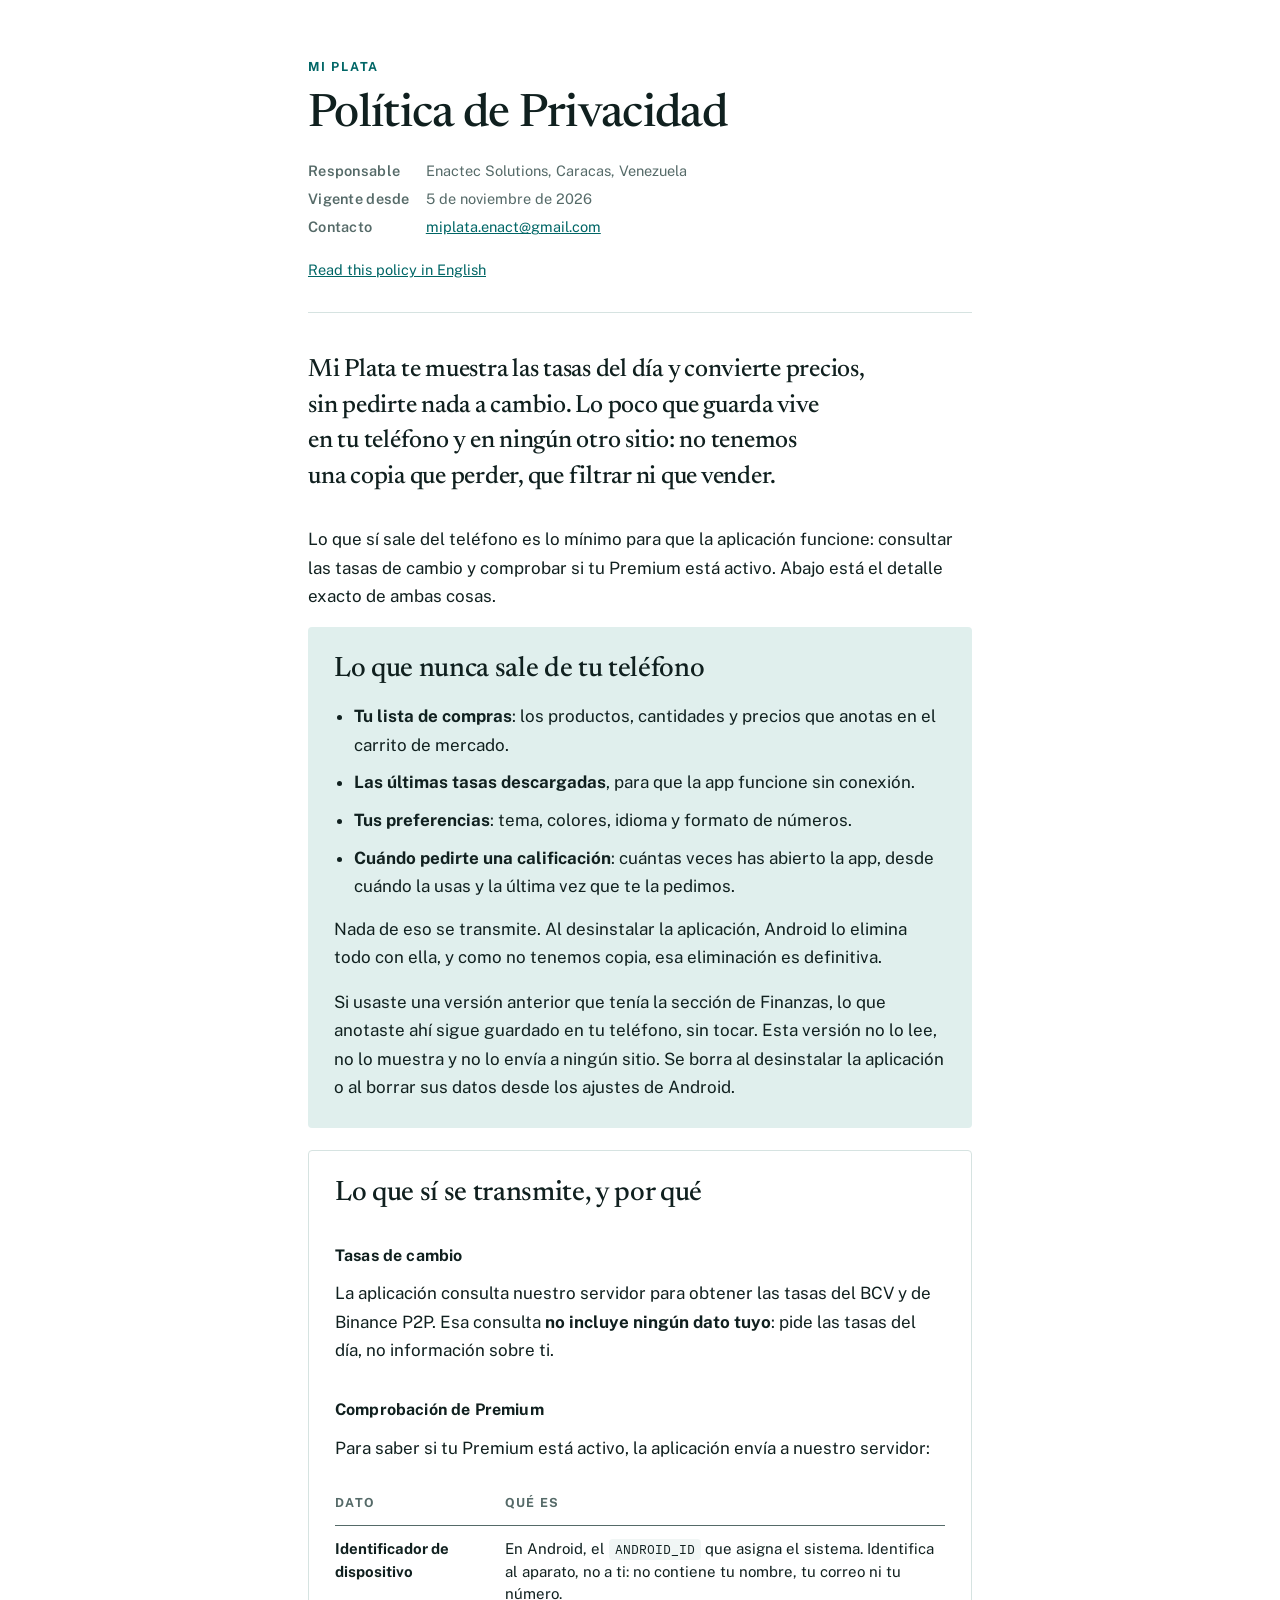
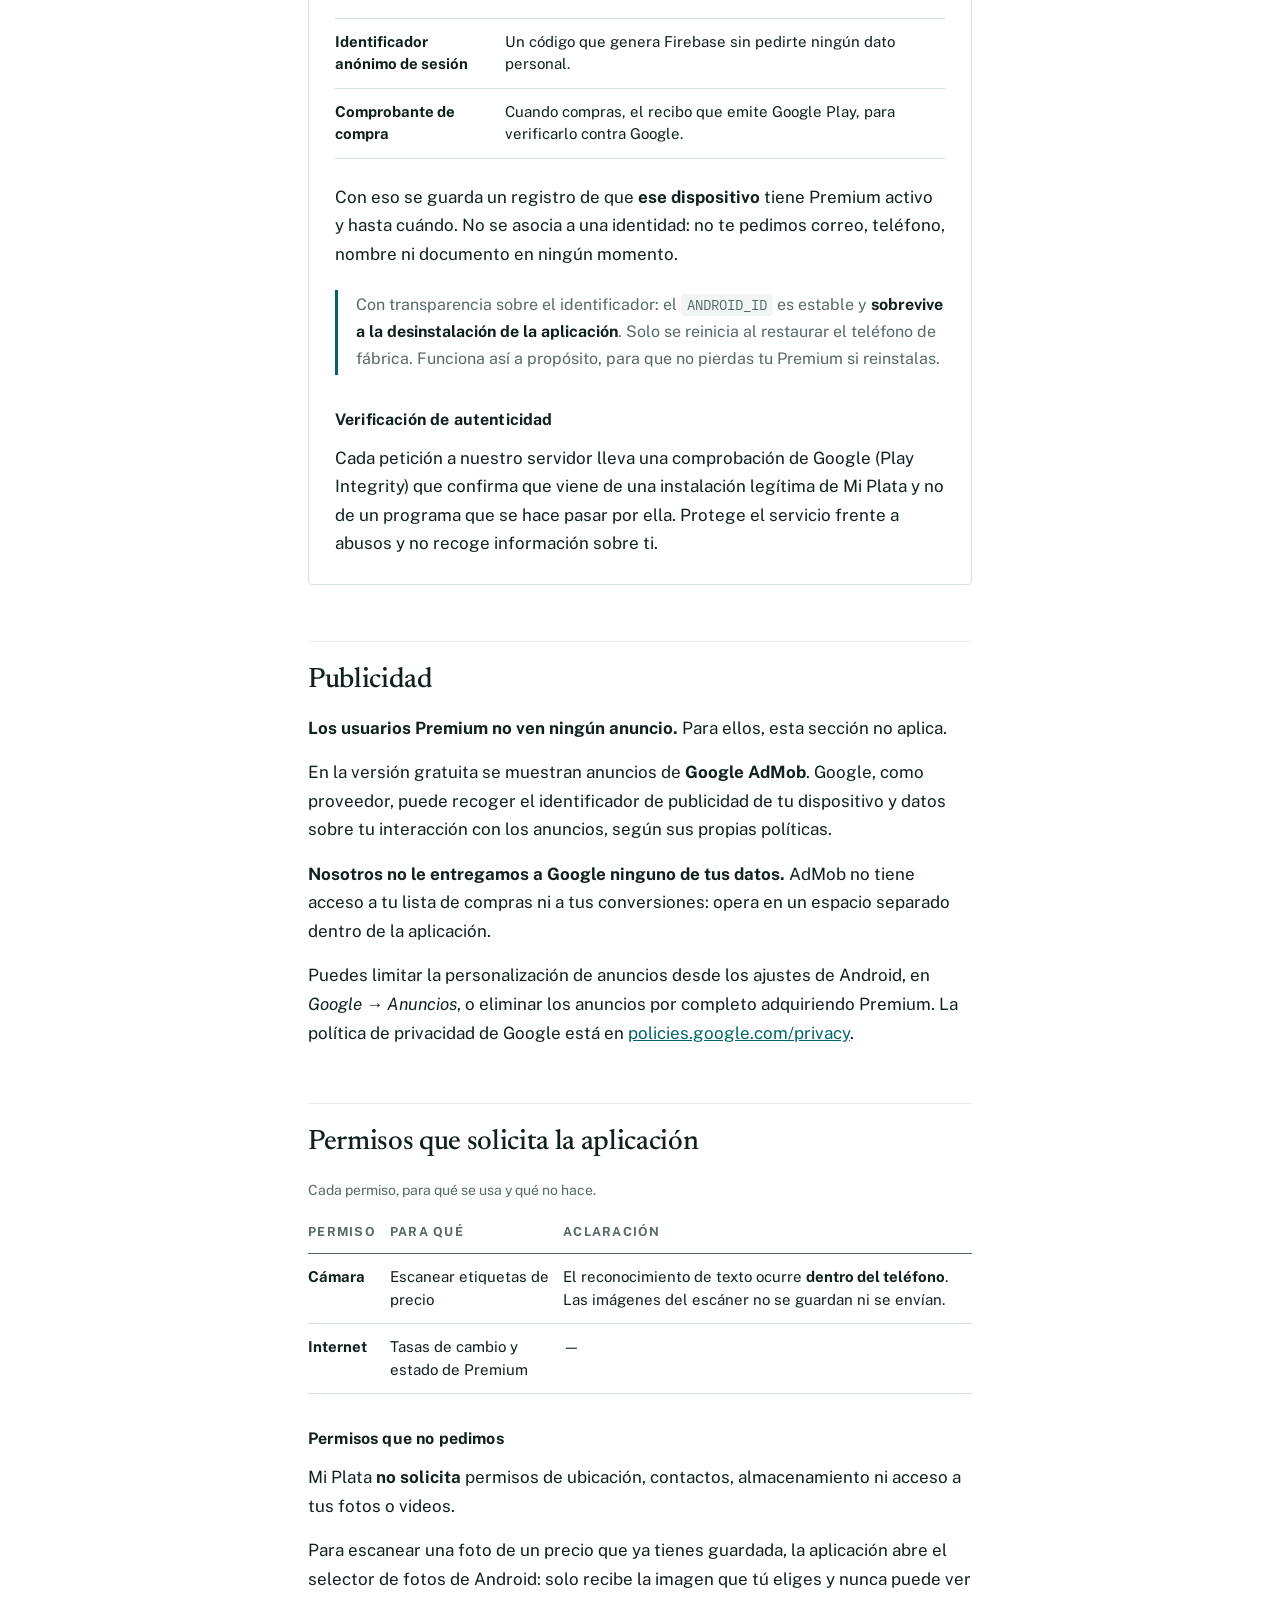
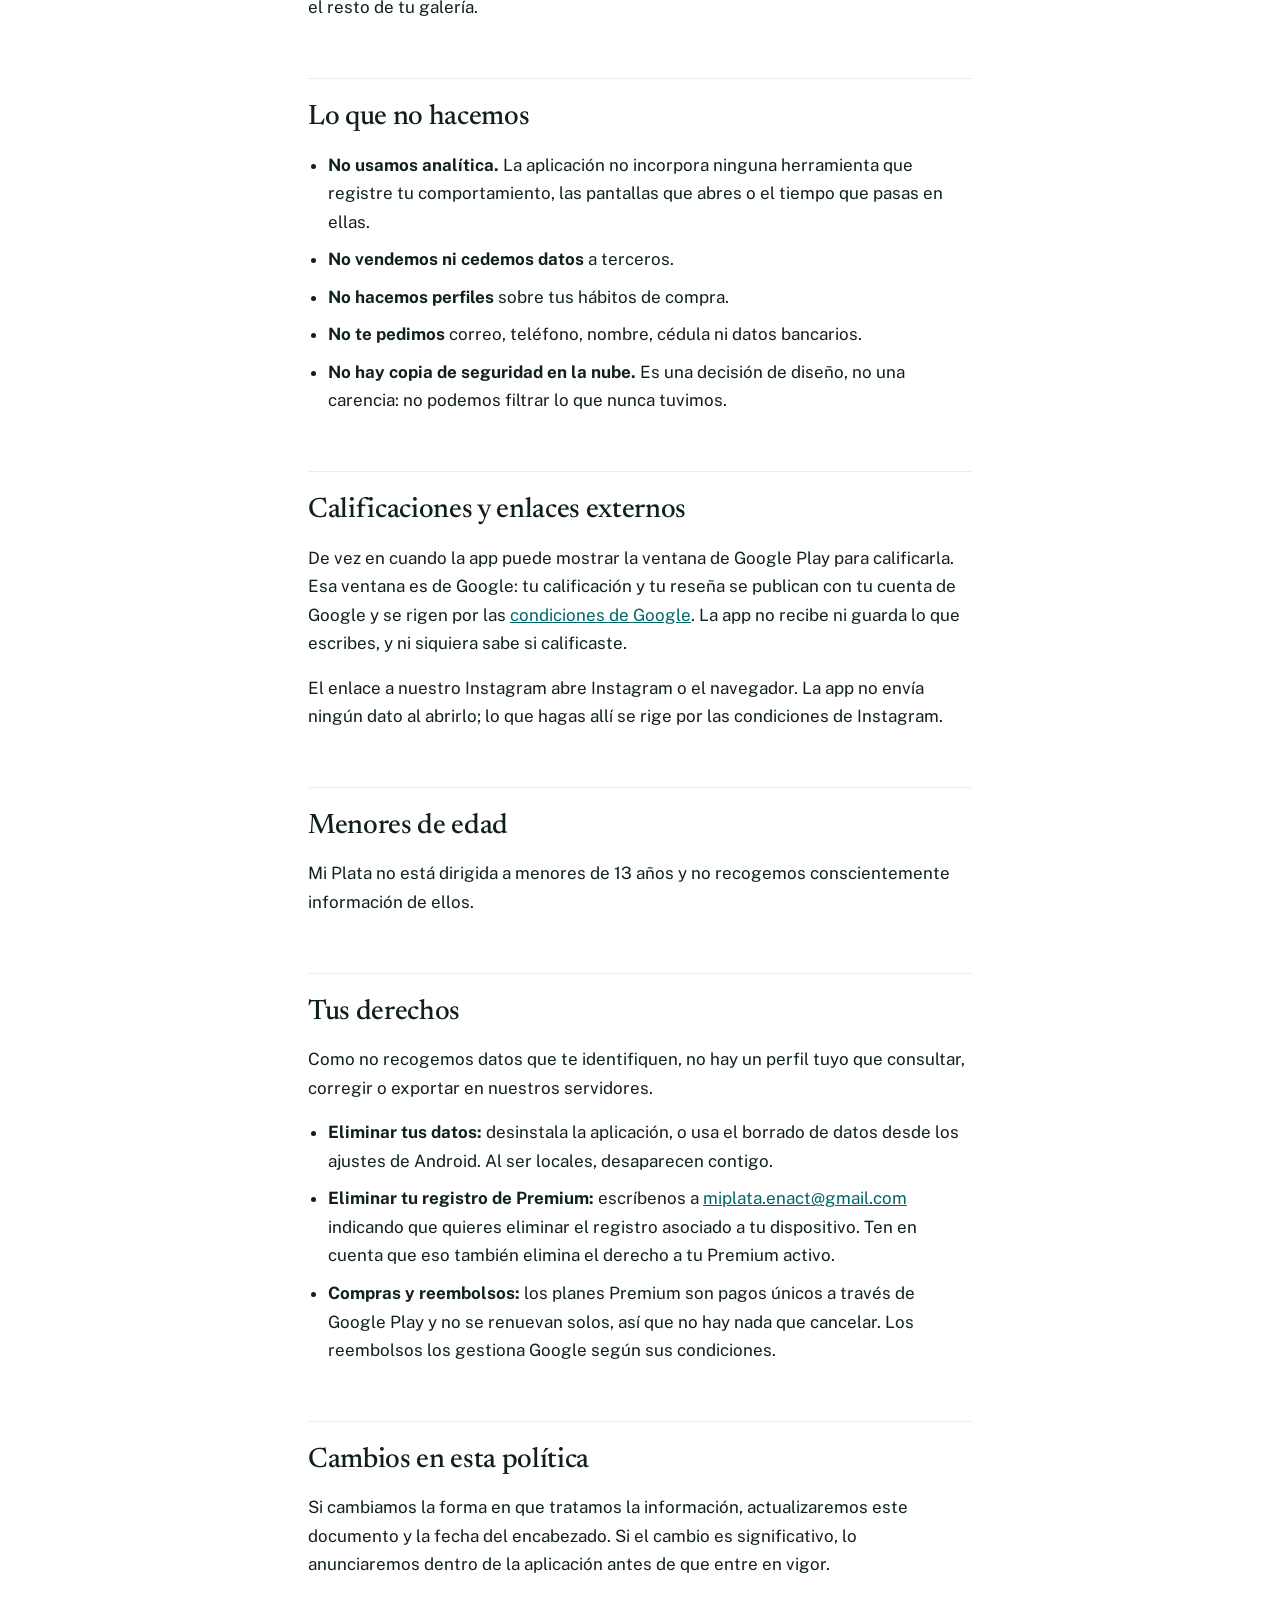
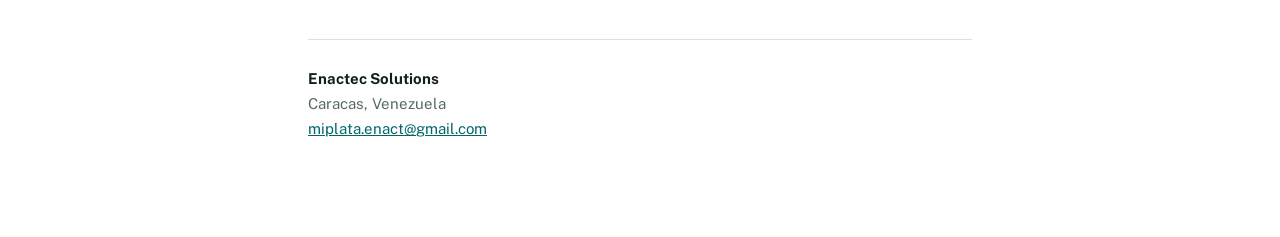
==== commit c2653ebd: "docs(policy): stop calling Premium a subscription Premium plans are one-time Google Play purchases t" ====
--- a/index.html
+++ b/index.html
@@ -26,7 +26,7 @@
 
 <p class="thesis">Mi Plata te muestra las tasas del día y convierte precios, sin pedirte nada a cambio. Lo poco que guarda vive en tu teléfono y en ningún otro sitio: no tenemos una copia que perder, que filtrar ni que vender.</p>
 
-<p>Lo que sí sale del teléfono es lo mínimo para que la aplicación funcione: consultar las tasas de cambio y comprobar si tu suscripción está activa. Abajo está el detalle exacto de ambas cosas.</p>
+<p>Lo que sí sale del teléfono es lo mínimo para que la aplicación funcione: consultar las tasas de cambio y comprobar si tu Premium está activo. Abajo está el detalle exacto de ambas cosas.</p>
 
 <section class="stays">
   <h2>Lo que nunca sale de tu teléfono</h2>
@@ -46,8 +46,8 @@
   <h3>Tasas de cambio</h3>
   <p>La aplicación consulta nuestro servidor para obtener las tasas del BCV y de Binance P2P. Esa consulta <strong>no incluye ningún dato tuyo</strong>: pide las tasas del día, no información sobre ti.</p>
 
-  <h3>Comprobación de la suscripción</h3>
-  <p>Para saber si tu suscripción Premium está activa, la aplicación envía a nuestro servidor:</p>
+  <h3>Comprobación de Premium</h3>
+  <p>Para saber si tu Premium está activo, la aplicación envía a nuestro servidor:</p>
   <div class="table-scroll">
     <table>
       <thead><tr><th scope="col">Dato</th><th scope="col">Qué es</th></tr></thead>
@@ -58,9 +58,9 @@
       </tbody>
     </table>
   </div>
-  <p>Con eso se guarda un registro de que <strong>ese dispositivo</strong> tiene la suscripción activa y hasta cuándo. No se asocia a una identidad: no te pedimos correo, teléfono, nombre ni documento en ningún momento.</p>
+  <p>Con eso se guarda un registro de que <strong>ese dispositivo</strong> tiene Premium activo y hasta cuándo. No se asocia a una identidad: no te pedimos correo, teléfono, nombre ni documento en ningún momento.</p>
   <div class="aside">
-    <p>Con transparencia sobre el identificador: el <code>ANDROID_ID</code> es estable y <strong>sobrevive a la desinstalación de la aplicación</strong>. Solo se reinicia al restaurar el teléfono de fábrica. Funciona así a propósito, para que no pierdas tu suscripción si reinstalas.</p>
+    <p>Con transparencia sobre el identificador: el <code>ANDROID_ID</code> es estable y <strong>sobrevive a la desinstalación de la aplicación</strong>. Solo se reinicia al restaurar el teléfono de fábrica. Funciona así a propósito, para que no pierdas tu Premium si reinstalas.</p>
   </div>
 
   <h3>Verificación de autenticidad</h3>
@@ -80,7 +80,7 @@
     <thead><tr><th scope="col">Permiso</th><th scope="col">Para qué</th><th scope="col">Aclaración</th></tr></thead>
     <tbody>
       <tr><td><strong>Cámara</strong></td><td>Escanear etiquetas de precio</td><td>El reconocimiento de texto ocurre <strong>dentro del teléfono</strong>. Las imágenes del escáner no se guardan ni se envían.</td></tr>
-      <tr><td><strong>Internet</strong></td><td>Tasas de cambio y estado de la suscripción</td><td>—</td></tr>
+      <tr><td><strong>Internet</strong></td><td>Tasas de cambio y estado de Premium</td><td>—</td></tr>
     </tbody>
   </table>
 </div>
@@ -109,8 +109,8 @@
 <p>Como no recogemos datos que te identifiquen, no hay un perfil tuyo que consultar, corregir o exportar en nuestros servidores.</p>
 <ul>
   <li><strong>Eliminar tus datos:</strong> desinstala la aplicación, o usa el borrado de datos desde los ajustes de Android. Al ser locales, desaparecen contigo.</li>
-  <li><strong>Eliminar el registro de tu suscripción:</strong> escríbenos a <a href="mailto:miplata.enact@gmail.com">miplata.enact@gmail.com</a> indicando que quieres eliminar el registro asociado a tu dispositivo. Ten en cuenta que eso también elimina el derecho a tu suscripción activa.</li>
-  <li><strong>Gestionar o cancelar la suscripción:</strong> desde Google Play → Suscripciones. Los reembolsos los gestiona Google según sus condiciones.</li>
+  <li><strong>Eliminar tu registro de Premium:</strong> escríbenos a <a href="mailto:miplata.enact@gmail.com">miplata.enact@gmail.com</a> indicando que quieres eliminar el registro asociado a tu dispositivo. Ten en cuenta que eso también elimina el derecho a tu Premium activo.</li>
+  <li><strong>Compras y reembolsos:</strong> los planes Premium son pagos únicos a través de Google Play y no se renuevan solos, así que no hay nada que cancelar. Los reembolsos los gestiona Google según sus condiciones.</li>
 </ul>
 
 <h2>Cambios en esta política</h2>
